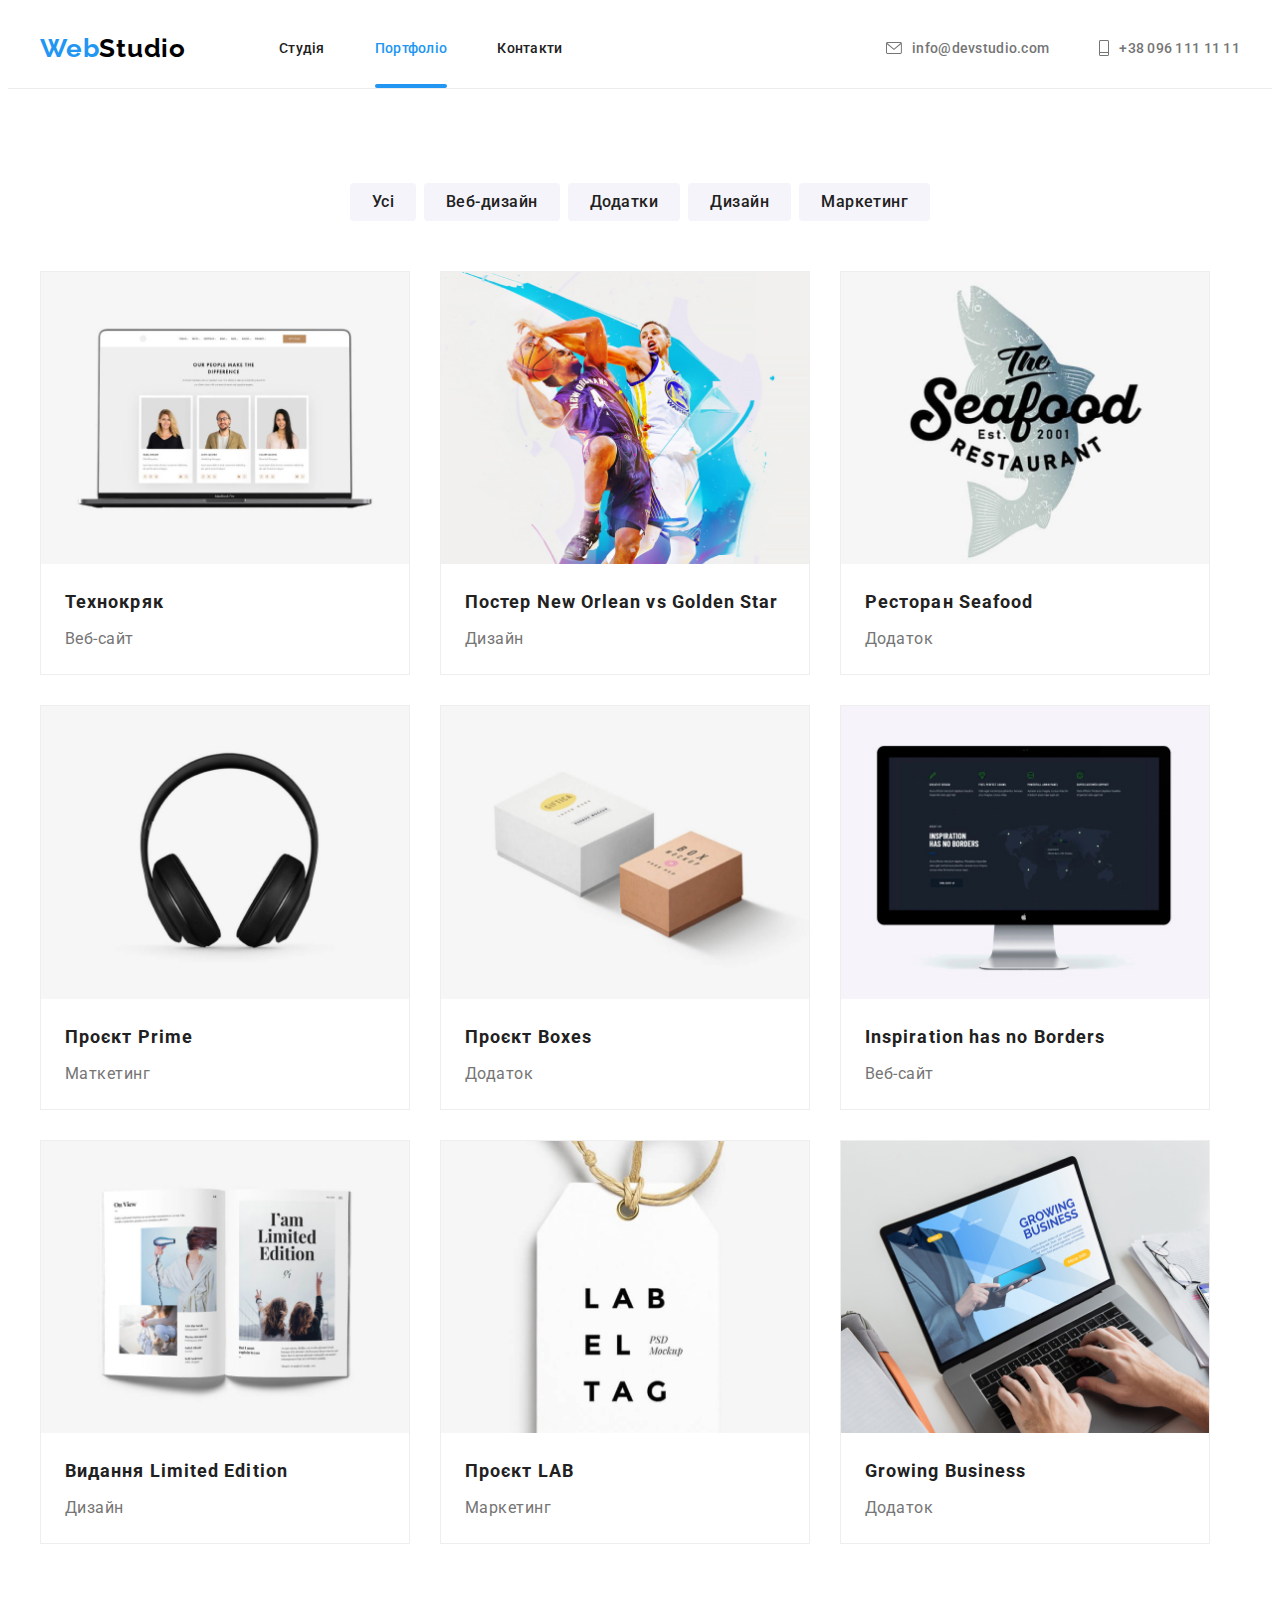
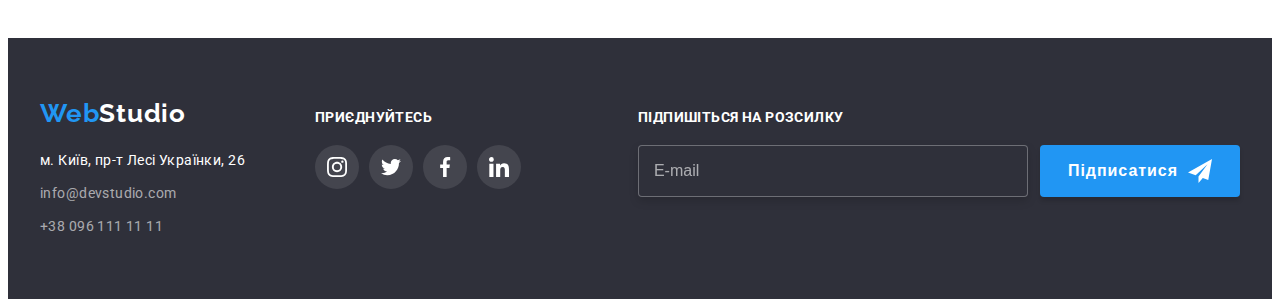
==== portfolio.html @ 633df668 "Initial commit" ====
<!DOCTYPE html>
<html lang="en">
  <head>
    <meta charset="UTF-8" />
    <meta http-equiv="X-UA-Compatible" content="IE=edge" />
    <meta name="viewport" content="width=device-width, initial-scale=1.0" />
    <title>Portfolio</title>
    <!-- fonts -->
    <link rel="preconnect" href="https://fonts.googleapis.com" />
    <link rel="preconnect" href="https://fonts.gstatic.com" crossorigin />
    <link
      href="https://fonts.googleapis.com/css2?family=Raleway:wght@700&family=Roboto:wght@400;500;700;900&display=swap"
      rel="stylesheet"
    />
    <link
      rel="stylesheet"
      href="https://cdnjs.cloudflare.com/ajax/libs/modern-normalize/1.1.0/modern-normalize.min.css"
      integrity="sha512-wpPYUAdjBVSE4KJnH1VR1HeZfpl1ub8YT/NKx4PuQ5NmX2tKuGu6U/JRp5y+Y8XG2tV+wKQpNHVUX03MfMFn9Q=="
      crossorigin="anonymous"
      referrerpolicy="no-referrer"
    />
    <link rel="stylesheet" href="./css/styles.css" />
    <meta name="Ефективні рішення для вашого бізнесу" content="Створення сайтів на замовлення" />
  </head>
  <body>
    <header class="header">
      <div class="container">
        <a class="logo-link link" href="./index.html">Web<span class="logo-deko">Studio</span></a>
        <nav class="nav">
          <ul class="nav-list list">
            <li class="nav-item"><a class="nav-link link" href="./index.html">Студія</a></li>
            <li class="nav-item"
              ><a class="nav-link link activ-page" href="./portfolio.html">Портфоліо</a></li
            >
            <li class="nav-item"><a class="nav-link link" href="">Контакти</a></li>
          </ul>
        </nav>
        <ul class="contacts-list list">
          <li class="contacts-mail">
            <a class="contacts-link link" href="mailto:info@devstudio.com">
              <svg class="contacts-icon" width="16" height="12">
                <use href="./imeges/icons.svg#konvert"></use>
              </svg>
              info@devstudio.com</a
            ></li
          >
          <li class="contacts-tel"
            ><a class="contacts-link link" href="tel:+380961111111">
              <svg class="contacts-icon" width="10" height="16">
                <use href="./imeges/icons.svg#phone"></use></svg
              >+38 096 111 11 11</a
            ></li
          >
        </ul>
      </div>
      <!--top-line-->
    </header>
    <!-- portfolio -->
    <main>
      <section class="section">
        <div class="container">
          <h1 class="visually-hidden">Портфоліо</h1>
          <!-- filters -->
          <ul class="filter-btns list">
            <li> <button class="filter-btn" type="button">Усі</button></li>
            <li> <button class="filter-btn" type="button">Веб-дизайн</button></li>
            <li> <button class="filter-btn" type="button">Додатки</button></li>
            <li> <button class="filter-btn" type="button">Дизайн</button></li>
            <li> <button class="filter-btn" type="button">Маркетинг</button></li>
          </ul>
          <!-- projects -->

          <ul class="project-list list">
            <li class="project-item">
              <a class="project-link link" href="">
                <div class="project-thumb"
                  ><img
                    class="project-img"
                    width="370"
                    height="294"
                    src="./imeges/portfolio/img1.jpg"
                    alt="Сторінка Технокряку на екрані ноутбука "
                  />
                  <p class="thumb-txt"
                    >Ресурс пропонує комплексні пропозиції з різним рівнем функціоналу та сервісів.
                    Все це дозволить відвідувачу отримати вичерпні відомості про компанію чи
                    приватну особу.</p
                  >
                </div>
                <div class="project-discripnion"
                  ><h2 class="project-title">Технокряк</h2><p class="project-txt">Веб-сайт</p></div
                ></a
              >
            </li>
            <li class="project-item">
              <a class="project-link link" href="">
                <div class="project-thumb"
                  ><img
                    class="project-img"
                    width="370"
                    height="294"
                    src="./imeges/portfolio/img2.jpg"
                    alt="Баскетбольний ігровий епізод"
                  />
                  <p class="thumb-txt"
                    >Lorem ipsum dolor sit amet consectetur adipisicing elit. Corrupti non sunt,
                    molestias itaque minima aperiam consequuntur! Possimus voluptatem, quisquam
                    ullam quae adipisci, vero beatae, consectetur nisi maiores fugit exercitationem
                    placeat?.</p
                  ></div
                >

                <div class="project-discripnion"
                  ><h2 class="project-title">Постер New Orlean vs Golden Star</h2
                  ><p class="project-txt">Дизайн</p></div
                ></a
              >
            </li>
            <li class="project-item">
              <a class="project-link link" href="">
                <div class="project-thumb"
                  ><img
                    class="project-img"
                    width="370"
                    height="294"
                    src="./imeges/portfolio/img3.jpg"
                    alt="Логотип ресторану"
                  /><p class="thumb-txt"
                    >Lorem ipsum dolor sit amet consectetur adipisicing elit. Quia nisi recusandae
                    odit exercitationem porro, nam magni repudiandae cumque vero ad consequuntur
                    consectetur repellendus modi provident numquam facilis corporis nostrum
                    perferendis laborum in, fuga voluptatibus! Quisquam laboriosam magni mollitia
                    quos debitis!.</p
                  >
                </div>
                <div class="project-discripnion"
                  ><h2 class="project-title">Ресторан Seafood</h2
                  ><p class="project-txt">Додаток</p></div
                ></a
              >
            </li>
            <li class="project-item">
              <a class="project-link link" href=""
                ><div class="project-thumb"
                  ><img
                    class="project-img"
                    width="370"
                    height="294"
                    src="./imeges/portfolio/img4.jpg"
                    alt="Навушники"
                  />
                  <p class="thumb-txt"
                    >Lorem ipsum dolor sit amet consectetur adipisicing elit. Nisi voluptate culpa
                    consequatur maiores nostrum nobis aspernatur repellat laboriosam molestias
                    debitis soluta rerum architecto, cum sequi, excepturi nulla enim odio neque.</p
                  ></div
                >
                <div class="project-discripnion"
                  ><h2 class="project-title">Проєкт Prime</h2>
                  <p class="project-txt">Маткетинг</p></div
                ></a
              >
            </li>
            <li class="project-item">
              <a class="project-link link" href="">
                <div class="project-thumb"
                  ><img
                    class="project-img"
                    width="370"
                    height="294"
                    src="./imeges/portfolio/img5.jpg"
                    alt="Гарні коробочки"
                  />
                  <p class="thumb-txt"
                    >Lorem ipsum dolor sit amet consectetur adipisicing elit. Nihil, unde
                    exercitationem! Molestiae consectetur veritatis adipisci, sapiente incidunt
                    tempore facilis reprehenderit!</p
                  ></div
                >

                <div class="project-discripnion"
                  ><h2 class="project-title">Проєкт Boxes</h2>
                  <p class="project-txt">Додаток</p></div
                >
              </a>
            </li>
            <li class="project-item">
              <a class="project-link link" href=""
                ><div class="project-thumb"
                  ><img
                    class="project-img"
                    width="370"
                    height="294"
                    src="./imeges/portfolio/img6.jpg"
                    alt="Монітор із зораженням мапи світу"
                  />
                  <p class="thumb-txt"
                    >Lorem ipsum dolor sit amet consectetur adipisicing elit. Quaerat possimus quod
                    reprehenderit ab id, corrupti qui minus laudantium totam? Voluptates quos et
                    odit iure magni omnis quidem, repellendus animi explicabo!</p
                  ></div
                ><div class="project-discripnion"
                  ><h2 class="project-title">Inspiration has no Borders</h2
                  ><p class="project-txt">Веб-сайт</p></div
                ></a
              >
            </li>
            <li class="project-item">
              <a class="project-link link" href="">
                <div class="project-thumb"
                  ><img
                    class="project-img"
                    width="370"
                    height="294"
                    src="./imeges/portfolio/img7.jpg"
                    alt="Розгорнутий глянцевий часопис"
                  />
                  <p class="thumb-txt"
                    >Lorem ipsum, dolor sit amet consectetur adipisicing elit. Non omnis ut incidunt
                    esse quidem temporibus ipsam, repellendus deserunt obcaecati rerum nobis
                    delectus est debitis voluptatem. Consequuntur nihil beatae autem fugit.</p
                  ></div
                >
                <div class="project-discripnion"
                  ><h2 class="project-title">Видання Limited Edition</h2>
                  <p class="project-txt">Дизайн</p></div
                ></a
              >
            </li>
            <li class="project-item">
              <a class="project-link link" href="">
                <div class="project-thumb"
                  ><img
                    class="project-img"
                    width="370"
                    height="294"
                    src="./imeges/portfolio/img8.jpg"
                    alt="Крафтова бірка з написом"
                  />
                  <p class="thumb-txt"
                    >Lorem ipsum dolor sit amet consectetur adipisicing elit. Vel neque minus
                    recusandae vitae natus sit unde explicabo, molestias consequuntur iure
                    consectetur ut. Adipisci facere nihil illo dicta exercitationem repudiandae
                    saepe.
                  </p></div
                >
                <div class="project-discripnion"
                  ><h2 class="project-title">Проєкт LAB</h2
                  ><p class="project-txt">Маркетинг</p></div
                ></a
              >
            </li>
            <li class="project-item">
              <a class="project-link link" href="">
                <div class="project-thumb"
                  ><img
                    class="project-img"
                    width="370"
                    height="294"
                    src="./imeges/portfolio/img9.jpg"
                    alt="робота на ноубуці"
                  />
                  <p class="thumb-txt"
                    >Lorem ipsum, dolor sit amet consectetur adipisicing elit. Non dignissimos quae
                    quo commodi consequatur at quisquam beatae eos, odit corrupti consectetur
                    molestias reiciendis error distinctio laudantium quibusdam placeat quos
                    nesciunt?</p
                  ></div
                ><div class="project-discripnion"
                  ><h2 class="project-title">Growing Business</h2
                  ><p class="project-txt">Додаток</p></div
                ></a
              >
            </li>
          </ul>
        </div>
      </section>
    </main>

    <footer class="footer">
      <div class="container flex">
        <div>
          <a class="logo-link link" href="./index.html"
            >Web<span class="logo-deko-white">Studio</span></a
          >
          <address class="address">
            <ul class="address-list list">
              <li class="address-item">
                <a
                  class="address-link link"
                  target="_blank"
                  rel="noopener nofollow"
                  href="https://www.google.com/maps/d/viewer?mid=10uSM3H-mIU3GznYo2szRIEphczw&hl=en_US&ll=50.42732700000001%2C30.538092&z=17"
                  >м. Київ, пр-т Лесі Українки, 26</a
                >
              </li>
              <li class="address-item"
                ><a class="mail-link link" href="mailto:info@devstudio.com"
                  >info@devstudio.com</a
                ></li
              >
              <li class="address-item"
                ><a class="tel-link link" href="tel:+380961111111">+38 096 111 11 11</a></li
              >
            </ul>
          </address>
        </div>
        <div class="join">
          <h2 class="join-title">приєднуйтесь</h2>
          <ul class="socials list">
            <li class="socials-item">
              <a
                class="socials-link link"
                href="https://www.instagram.com"
                target="_blank"
                rel="noopener noreferrer"
                aria-label="instagram"
              >
                <svg class="address-icon" width="20" height="20">
                  <use href="./imeges/icons.svg#instagram1"></use></svg></a
            ></li>
            <li class="socials-item">
              <a
                class="socials-link link"
                href="https://twitter.com"
                target="_blank"
                rel="noopener noreferrer"
                aria-label="twitter"
              >
                <svg class="address-icon" width="20" height="20">
                  <use href="./imeges/icons.svg#twitter2"></use></svg></a
            ></li>
            <li class="socials-item">
              <a
                class="socials-link link"
                href="https://m.facebook.com"
                target="_blank"
                rel="noopener noreferrer"
                aria-label="facebook"
              >
                <svg class="address-icon" width="20" height="20">
                  <use href="./imeges/icons.svg#facebook3"></use></svg></a
            ></li>
            <li class="socials-item">
              <a
                class="socials-link link"
                href="https://ua.linkedin.com"
                target="_blank"
                rel="noopener noreferrer"
                aria-label="linkedin"
              >
                <svg class="address-icon" width="20" height="20">
                  <use href="./imeges/icons.svg#linkedin4"></use></svg></a
            ></li>
          </ul>
        </div>
        <form class="sign-up">
          <label class="sign-up-name" for="Sign-up">Підпишіться на розсилку</label>
          <div class="sign-up-block">
            <input
              class="sign-up-input"
              type="emeil"
              id="sign-up"
              name="sign-up"
              placeholder="E-mail"
              required
            />
            <button class="sign-up-btn" type="submit"
              >Підписатися
              <svg class="sign-up-icon" width="24" height="24">
                <use href="./imeges/icons.svg#send"></use></svg
            ></button>
          </div>
        </form>
      </div>
    </footer>
  </body>
</html>
---- css/styles.css ----
:root {
  --main-font: Roboto, sans-serif;
  --secondary-font: Raleway, sans-serif;
  --primery-bgn: #f5f5f5;
  --secondary-bgn: #f5f4fa;
  --aсcent-bgn: #2f303a;
  --accent-color: #2196f3;
  --main-font-color: #757575;
  --secondary-font-color: #212121;
  --accent-font-color: #ffffff;
  --icon-color: rgb(175, 177, 184);
  --t-t-f: cubic-bezier(0.4, 0, 0.2, 1);
}
h1,
h2,
h3,
h4,
h5,
h6,
p {
  margin: 0px;
}

img {
  display: block;
  max-width: 100%;
  height: auto;
}

address {
  font-style: normal;
}
button {
  display: block;
  cursor: pointer;
  border: none;
  border-radius: 4px;
}
.section {
  padding-top: 94px;
  padding-bottom: 94px;
}
.container {
  width: 1200px;
  margin-left: auto;
  margin-right: auto;
  padding-left: 15px;
  padding-right: 15px;
}
.list {
  list-style: none;
  padding-left: 0px;
  margin: 0px;
}
.link {
  text-decoration: none;
  color: inherit;
}

body {
  font-family: var(--main-font);
  font-size: 14px;
  background-color: #ffffff;
  letter-spacing: 0.03em;
  color: var(--main-font-color);
}

/* -------------header-------------------- */
.header {
  border-bottom: 1px solid #ececec;
}
.header .container {
  display: flex;
  align-items: center;
}
.logo-link {
  font-family: 'Raleway';
  font-style: normal;
  font-weight: 700;
  font-size: 26px;
  line-height: calc(31 / 26);
  letter-spacing: 0.03em;
  color: var(--accent-color);
}

.logo-deko {
  color: black;
}
.nav {
  margin-left: 93px;
}
.nav-list,
.contacts-list {
  display: flex;
  gap: 50px;
}

.nav-link {
  display: block;
  padding-top: 32px;
  padding-bottom: 32px;

  font-weight: 500;
  line-height: calc(16 / 14);
  letter-spacing: 0.02em;
  color: var(--secondary-font-color);

  transition-property: color;
  transition-duration: 250ms;
  transition-timing-function: var(--t-t-f);
  position: relative;
}
.nav-link:hover,
.nav-link:focus {
  color: var(--accent-color);
}
.activ-page::after {
  content: '';
  display: block;
  width: 100%;
  height: 4px;
  border-radius: 2px;
  background-color: var(--accent-color);
  position: absolute;
  bottom: 0px;
}
.activ-page {
  color: var(--accent-color);
}

.contacts-list {
  margin-left: auto;
}
.contacts-link {
  display: flex;
  align-items: center;
  gap: 10px;
}

.contacts-link {
  font-weight: 500;
  line-height: calc(16 / 14);
  letter-spacing: 0.02em;

  transition-property: color;
  transition-duration: 250ms;
  transition-timing-function: var(--t-t-f);
}

.contacts-link:hover,
.contacts-link:focus {
  color: var(--accent-color);
}
.contacts-icon {
  fill: currentColor;
}

/*--------------- hero---------------------- */
.hero {
  max-width: 1600px;
  height: 600px;
  background: var(--aсcent-bgn);
  text-align: center;
  padding: 200px 0px;
  background-image: linear-gradient(to right, rgba(47, 48, 58, 0.4), rgba(47, 48, 58, 0.4)),
    url(../imeges/bgr-hero.jpg);
  background-repeat: no-repeat;
  background-position: center;
  background-size: cover;
  margin-left: auto;
  margin-right: auto;
}

.hero-title {
  font-weight: 900;
  font-size: 44px;
  line-height: calc(60 / 44);
  letter-spacing: 0.06em;
  text-transform: uppercase;
  color: var(--accent-font-color);
  padding-bottom: 0px;
  margin: 0px auto 30px;
  width: 696px;
}
.hero-button {
  cursor: pointer;
  font-weight: 700;
  font-size: 16px;
  line-height: calc(30 / 16);
  letter-spacing: 0.06em;
  color: var(--accent-font-color);
  background-color: var(--accent-color);
  padding: 10px 32px;

  box-shadow: 0px 4px 4px rgba(0, 0, 0, 0.15);
  margin-left: auto;
  margin-right: auto;
  border: none;
}
/*----------------------------- features----------------------- */

.visually-hidden {
  position: absolute;
  width: 1px;
  height: 1px;
  margin: -1px;
  border: 0;
  padding: 0;

  white-space: nowrap;
  clip-path: inset(100%);
  clip: rect(0 0 0 0);
  overflow: hidden;
}
.features {
  padding-bottom: 0px;
}
.features-list {
  display: flex;
  gap: 30px;
}

.features-item {
  width: 270px;

  display: block;
}
.features-bgn {
  width: 270px;
  height: 120px;
  background-color: var(--secondary-bgn);
  display: flex;
  align-items: center;
  justify-content: center;
  margin-bottom: 30px;
}
.features-icon {
  width: 70px;
  height: 70px;
}
.features-title {
  font-weight: 700;
  font-size: 14px;
  line-height: calc(16 / 14);
  letter-spacing: 0.03em;
  text-transform: uppercase;
  color: var(--secondary-font-color);
  margin-top: 0px;
  margin-bottom: 10px;
}
.features-txt {
  line-height: calc(24 / 14);
  color: var(--main-font-color);
  margin-bottom: 0px;
  margin-top: 0px;
}
/* -----------------------our-work--------------------------- */

.work-list {
  margin-top: 0px;
  margin-bottom: 0px;
  padding-left: 0px;

  display: flex;
  gap: 30px;
}
.work-item {
  position: relative;
}
.work-img {
  display: block;
}

.work-txt {
  height: 70px;

  color: var(--accent-font-color);
  font-weight: 700;
  line-height: calc(16 / 14);
  text-transform: uppercase;
  position: absolute;
  bottom: 0px;
  width: 100%;
  background-color: rgba(47, 48, 58, 0.8);

  display: flex;
  align-items: center;
  justify-content: center;
}
/*------------------------- team------------------------------ */
.team {
  background: var(--secondary-bgn);
}
.work-title,
.team-title {
  font-weight: 700;
  font-size: 36px;
  line-height: calc(42 / 36);
  text-align: center;
  letter-spacing: 0.03em;
  color: var(--secondary-font-color);
  margin-bottom: 50px;
  margin-top: 0px;
}
.team-list {
  display: flex;
  gap: 30px;
  margin-top: 0px;
  margin-bottom: 0px;
  padding-left: 0px;
}

.team-item {
  width: 270px;
  background-color: var(--accent-font-color);
  box-shadow: 0px 1px 3px rgba(0, 0, 0, 0.12), 0px 1px 1px rgba(0, 0, 0, 0.14),
    0px 2px 1px rgba(0, 0, 0, 0.2);
  border-radius: 0px 0px 4px 4px;
}

.team-discription {
  text-align: center;
  padding-top: 30px;
  padding-bottom: 30px;
}
.team-mate,
.team-position {
  font-size: 16px;
  line-height: calc(19 / 16);
}
.team-mate {
  font-weight: 500;
  color: var(--secondary-font-color);
  margin-top: 0px;
  margin-bottom: 10px;
  margin-right: 0px;
}
.team-position {
  margin-bottom: 16px;
}
.socials {
  display: flex;
  justify-content: center;

  gap: 10px;
}
.socials-link {
  width: 44px;
  height: 44px;
  display: flex;
  align-items: center;
  justify-content: center;
  border-radius: 50%;
  color: var(--icon-color);

  transition-property: color, background-color;
  transition-duration: 250ms;
  transition-timing-function: var(--t-t-f);
}
.socials-icon {
  fill: currentColor;
}
.socials-link:hover,
.socials-link:focus {
  background-color: var(--accent-color);
  color: var(--accent-font-color);
}

/* ----------------------clients------------------------------ */
.clients-title {
  font-weight: 700;
  font-size: 36px;
  line-height: 42px;
  text-align: center;
  color: var(--secondary-font-color);
  margin-bottom: 50px;
}

.clients-list {
  display: flex;
  gap: 30px;
}
.clients-link {
  width: 170px;
  height: 92px;
  display: flex;
  align-items: center;
  justify-content: center;
  border: 1px solid #afb1b8;
  border-radius: 4px;
  color: var(--icon-color);

  transition-property: color, border;
  transition-duration: 250ms;
  transition-timing-function: var(--t-t-f);
}
.clients-icon {
  fill: currentColor;
}
.clients-link:hover,
.clients-link:focus {
  border: 1px solid var(--accent-color);
  color: var(--accent-color);
}

/* ------------------------footer--------------------------- */
.footer {
  background: var(--aсcent-bgn);
  padding-top: 60px;
  padding-bottom: 60px;
}
.flex {
  display: flex;
  align-items: baseline;
}
.logo-deko-white {
  color: var(--accent-font-color);
}
.address-list {
  margin-top: 20px;
}

.address-item:not(:last-child) {
  margin-bottom: 9px;
}

.mail-link,
.tel-link,
.address-link {
  font-style: normal;
  line-height: 1.71;
}
.address-link {
  color: var(--accent-font-color);

  transition-property: color;
  transition-duration: 250ms;
  transition-timing-function: var(--t-t-f);
}
.mail-link,
.tel-link {
  color: rgba(255, 255, 255, 0.6);

  transition-property: color;
  transition-duration: 250ms;
  transition-timing-function: var(--t-t-f);
}
.address-link:hover,
.address-link:focus,
.mail-link:hover,
.mail-link:focus,
.tel-link:hover,
.tel-link:focus {
  color: var(--accent-color);
}
.join {
  margin-left: 70px;
}
.join-title {
  font-weight: 700;
  font-size: 14px;
  line-height: calc(16 / 14);
  letter-spacing: 0.03em;
  text-transform: uppercase;
  color: var(--accent-font-color);

  margin-bottom: 20px;
}

.join .socials-link {
  background-color: rgba(255, 255, 255, 0.1);
}
.join .socials-link:hover,
.join .socials-link:focus {
  background-color: var(--accent-color);
}
.address-icon {
  fill: var(--accent-font-color);
}

.sign-up {
  display: flex;
  flex-direction: column;
  margin-left: auto;
}
.sign-up-name {
  font-weight: 700;
  text-transform: uppercase;
  color: var(--accent-font-color);
  line-height: calc(16 / 14);
  margin-bottom: 20px;
}
.sign-up-block {
  display: flex;
}

.sign-up-input {
  width: 358px;
  padding: 15px;

  font-size: 16px;
  line-height: 20px;

  background-color: var(--aсcent-bgn);
  color: rgba(255, 255, 255, 0.6);

  border: 1px solid rgba(255, 255, 255, 0.3);
  filter: drop-shadow(0px 4px 4px rgba(0, 0, 0, 0.15));
  border-radius: 4px;
}
.sign-up-input::placeholder {
  color: rgba(255, 255, 255, 0.6);
}
.sign-up-btn {
  display: flex;
  align-items: center;
  gap: 10px;
  margin-left: 12px;
  margin-right: 0px;
  cursor: pointer;
  font-weight: 700;
  font-size: 16px;
  line-height: calc(30 / 16);
  letter-spacing: 0.06em;
  color: var(--accent-font-color);
  background-color: var(--accent-color);
  padding: 10px 28px;

  box-shadow: 0px 4px 4px rgba(0, 0, 0, 0.15);

  border: none;
}

/* ---------------------------portfolio---------------------------------- */

.filter-btns {
  padding-left: 0px;

  margin-top: 0px;
  margin-bottom: 0px;
  display: flex;
  justify-content: center;
  gap: 8px;
}

.filter-btn {
  cursor: pointer;
  font-weight: 500;
  font-size: 16px;
  line-height: calc(26 / 16);
  text-align: center;
  color: var(--secondary-font-color);
  font-family: inherit;
  letter-spacing: 0.03em;
  background-color: var(--secondary-bgn);
  padding: 6px 22px;
  border: none;

  transition-property: color, background-color, box-shadow;
  transition-duration: 250ms;
  transition-timing-function: var(--t-t-f);
}
.filter-btn:hover,
.filter-btn:focus {
  color: var(--accent-font-color);
  background-color: var(--accent-color);
  box-shadow: 0px 3px 1px rgba(0, 0, 0, 0.1), 0px 1px 2px rgba(0, 0, 0, 0.08),
    0px 2px 2px rgba(0, 0, 0, 0.12);
}
.project-link {
  display: block;
  border: 1px solid #eeeeee;

  transition-property: box-shadow;
  transition-duration: 250ms;
  transition-timing-function: var(--t-t-f);
}
.project-list {
  padding-left: 0px;
  margin-top: 50px;
  margin-bottom: 0px;
  display: flex;
  flex-wrap: wrap;
  gap: 30px;
}

.project-item {
  width: 370px;
}
.project-link:hover,
.project-link:focus {
  box-shadow: 0px 1px 1px rgba(0, 0, 0, 0.12), 0px 4px 4px rgba(0, 0, 0, 0.06),
    1px 4px 6px rgba(0, 0, 0, 0.16);
}
.project-thumb {
  position: relative;

  overflow: hidden;
}

.thumb-txt {
  position: absolute;
  top: 0;
  left: 0%;
  padding: 63px 24px;
  font-weight: 400;
  font-size: 18px;
  line-height: calc(28 / 18);
  color: var(--accent-font-color);
  background-color: rgba(33, 150, 243, 0.9);

  transform: translateY(100%);

  transition-property: transform;
  transition-duration: 250ms;
  transition-timing-function: var(--t-t-f);
}

.project-link:hover .thumb-txt,
.project-link:focus .thumb-txt {
  transform: translateY(0%);
}

.project-discripnion {
  padding-top: 20px;
  padding-bottom: 20px;
  padding-left: 24px;
  padding-right: 24px;
}
.project-title {
  font-weight: 700;
  font-size: 18px;
  line-height: calc(36 / 18);
  letter-spacing: 0.06em;
  color: var(--secondary-font-color);
  margin-top: 0px;
  margin-bottom: 0px;
}
.project-txt {
  font-size: 16px;
  line-height: calc(30 / 16);
  margin-bottom: 0px;
  margin-top: 4px;
  letter-spacing: 0.03em;
}
/* -----------------modal-window--------------------- */
.backdrop {
  position: fixed;
  top: 0;
  left: 0;
  width: 100%;
  height: 100%;
  background-color: rgba(0, 0, 0, 0.2);
  opacity: 1;
  scale: 1;
  visibility: 1;

  transition-property: opacity, scale, visibility;
  transition-duration: 250ms;
  transition-timing-function: var(--t-t-f);
}

.backdrop.is-hidden {
  opacity: 0;
  scale: 0.5;
  pointer-events: none;
  visibility: hidden;
}
.modal {
  position: absolute;
  top: 50%;
  left: 50%;
  transform: translate(-50%, -50%);

  padding: 40px;

  width: 528px;

  background-color: var(--accent-font-color);
  box-shadow: 0px 1px 3px rgba(0, 0, 0, 0.12), 0px 1px 1px rgba(0, 0, 0, 0.14),
    0px 2px 1px rgba(0, 0, 0, 0.2);
  border-radius: 4px;
}

.modal-btn {
  width: 30px;
  height: 30px;
  border-radius: 50%;
  cursor: pointer;
  border: solid 1px rgba(0, 0, 0, 0.1);

  display: flex;
  justify-content: center;
  align-items: center;

  position: absolute;
  top: 8px;
  right: 8px;
  color: rgb(0, 0, 0);
  background-color: var(--accent-font-color);

  transition-property: color;
  transition-duration: 250ms;
  transition-timing-function: var(--t-t-f);
}
.modal-btn-icon {
  fill: currentColor;
}

.modal-btn:hover,
.modal-btn:focus {
  color: var(--accent-color);
}
.modal-title {
  margin-bottom: 12px;

  font-weight: 700;
  font-size: 20px;

  text-align: center;
  letter-spacing: 0.03em;

  color: #212121;
}

.form-field {
  color: #212121;

  display: flex;
  flex-direction: column;
  margin-bottom: 10px;

  position: relative;
}
.form-field-txt {
  display: flex;
  flex-direction: column;
  margin-bottom: 20px;

  position: relative;
}
.form-name {
  font-size: 12px;
  line-height: calc(14 / 12);
  letter-spacing: 0.01em;

  margin-bottom: 4px;
}
.form-input {
  height: 40px;
  border: 1px solid rgba(33, 33, 33, 0.2);
  border-radius: 4px;
  padding: 0px 0px 0px 42px;
  outline: 0px;

  transition-property: border-color;
  transition-duration: 250ms;
  transition-timing-function: var(--t-t-f);
}

.form-icon {
  position: absolute;
  left: 12px;
  bottom: 11px;
  fill: currentColor;

  transition-property: color;
  transition-duration: 250ms;
  transition-timing-function: var(--t-t-f);
}
.form-input:focus + .form-icon {
  color: var(--accent-color);
}
.form-input:focus {
  border-color: #2196f3;
}
.form-input-txt {
  resize: none;
  height: 120px;
  padding: 12px 16px;
  border: 1px solid rgba(33, 33, 33, 0.2);
  border-radius: 4px;

  outline: 0px;

  transition-property: border-color;
  transition-duration: 250ms;
  transition-timing-function: var(--t-t-f);
}

.form-input-txt:focus {
  border-color: #2196f3;
}

.agree-title {
  display: inline-block;
  margin-bottom: 30px;
}

.agree {
  display: flex;
  gap: 10px;
  justify-content: center;
}

.icon-checked {
  opacity: 0;

  transition-property: opacity;
  transition-duration: 250ms;
  transition-timing-function: var(--t-t-f);
}

.icon-unchecked {
  opacity: 1;

  transition-property: opacity;
  transition-duration: 250ms;
  transition-timing-function: var(--t-t-f);
}

.checkbox-agree:checked + .contacts-icon > .icon-unchecked {
  opacity: 0;
}

.checkbox-agree:checked + .contacts-icon > .icon-checked {
  opacity: 1;
}

.contract {
  color: var(--accent-color);
}

.submit-btn {
  cursor: pointer;
  font-weight: 700;
  font-size: 16px;
  line-height: calc(30 / 16);
  letter-spacing: 0.06em;
  color: var(--accent-font-color);
  background-color: var(--accent-color);
  padding: 10px 52px;

  box-shadow: 0px 4px 4px rgba(0, 0, 0, 0.15);
  margin-left: auto;
  margin-right: auto;
  border: none;
}
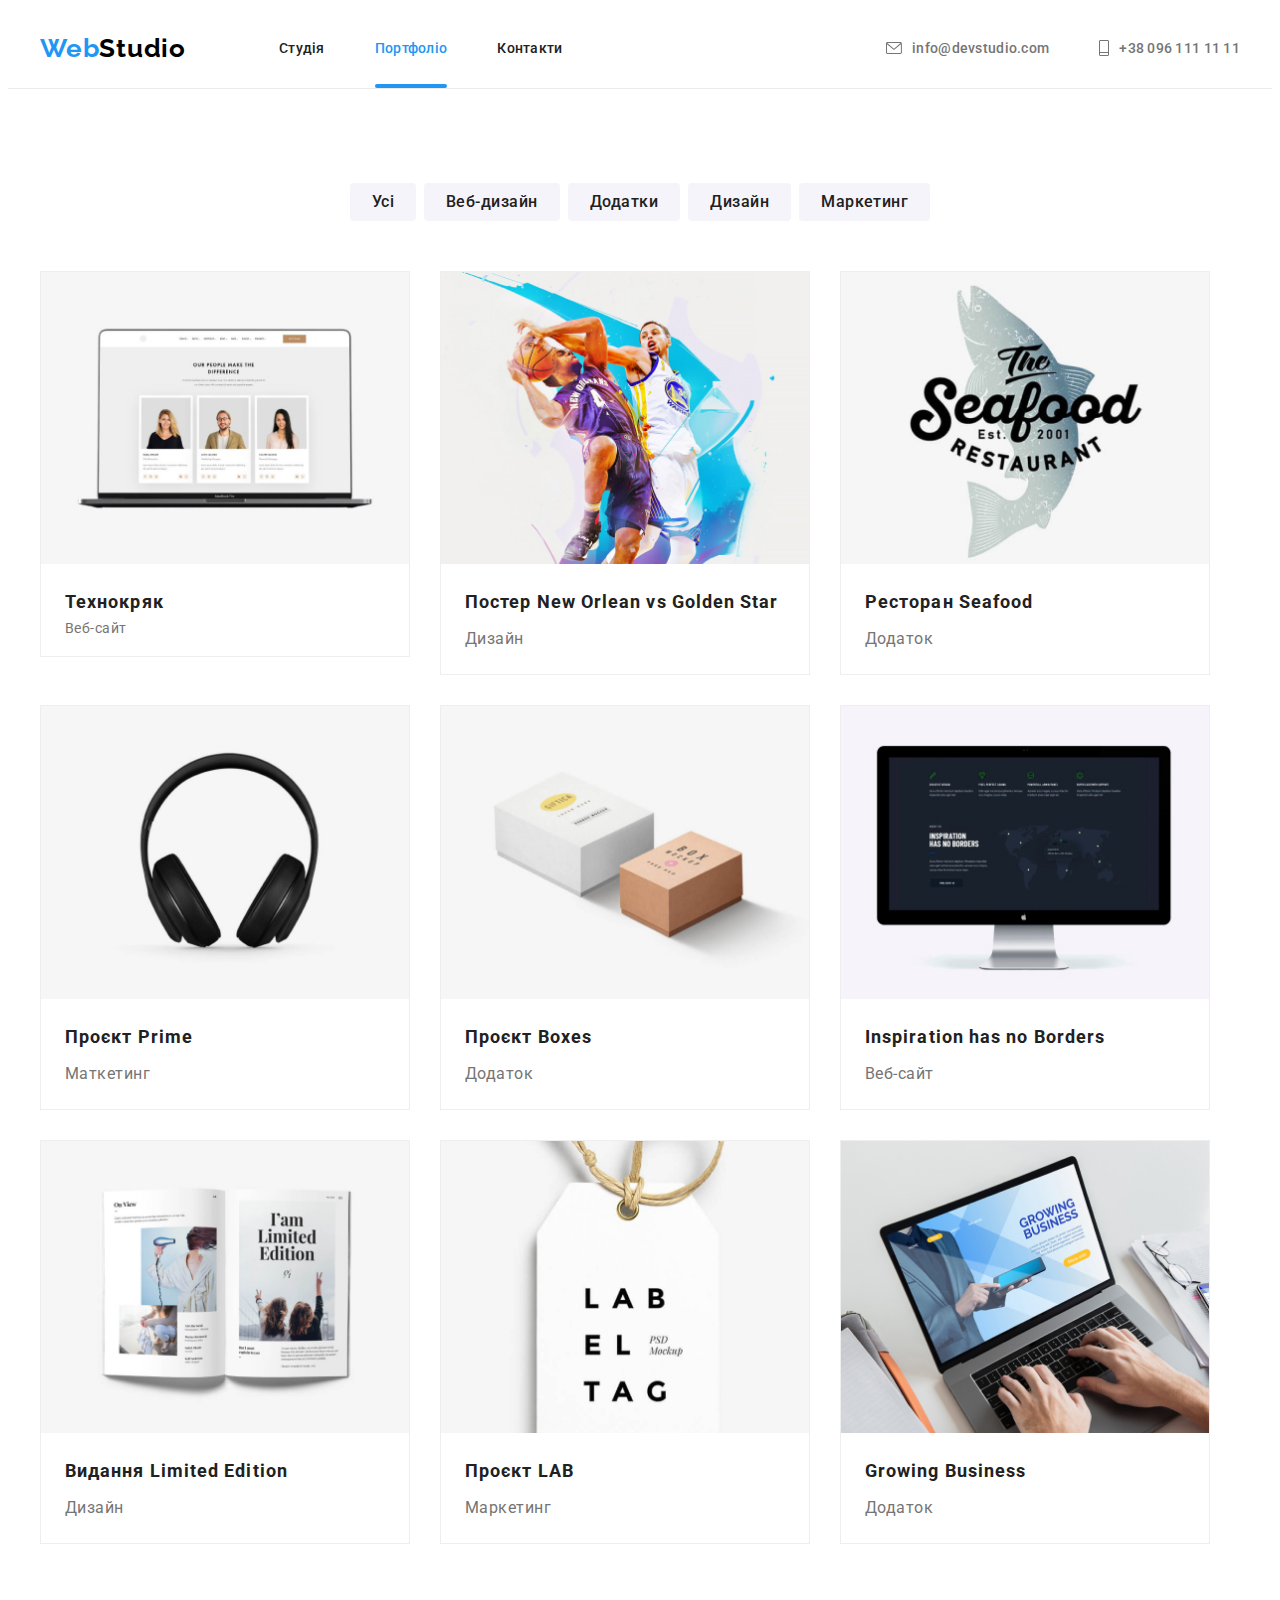
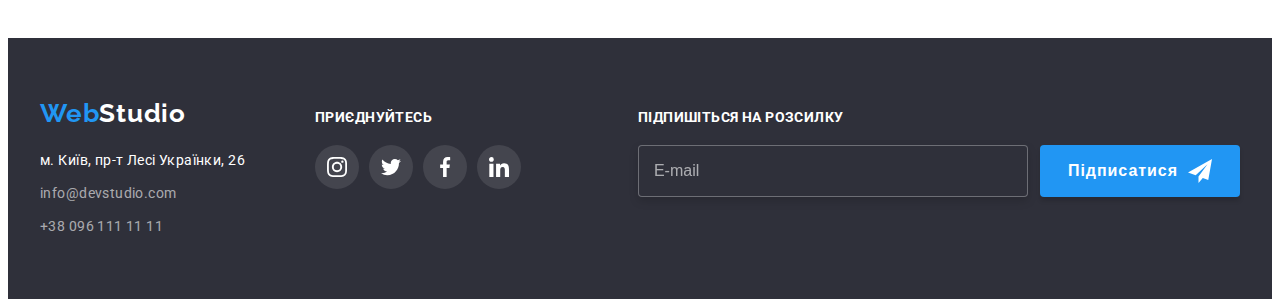
==== commit 46a692b9: "add-BEM-to -all" ====
--- a/portfolio.html
+++ b/portfolio.html
@@ -25,28 +25,30 @@
   <body>
     <header class="header">
       <div class="container">
-        <a class="logo-link link" href="./index.html">Web<span class="logo-deko">Studio</span></a>
+        <a class="logo__link link" href="./index.html"
+          >Web<span class="logo__deko--black">Studio</span></a
+        >
         <nav class="nav">
-          <ul class="nav-list list">
-            <li class="nav-item"><a class="nav-link link" href="./index.html">Студія</a></li>
-            <li class="nav-item"
-              ><a class="nav-link link activ-page" href="./portfolio.html">Портфоліо</a></li
+          <ul class="nav__list list">
+            <li class="nav__item"><a class="nav__link link" href="./index.html">Студія</a></li>
+            <li class="nav__item"
+              ><a class="nav__link link activ-page" href="./portfolio.html">Портфоліо</a></li
             >
-            <li class="nav-item"><a class="nav-link link" href="">Контакти</a></li>
+            <li class="nav__item"><a class="nav__link link" href="">Контакти</a></li>
           </ul>
         </nav>
-        <ul class="contacts-list list">
-          <li class="contacts-mail">
-            <a class="contacts-link link" href="mailto:info@devstudio.com">
-              <svg class="contacts-icon" width="16" height="12">
+        <ul class="header-contacts__list list">
+          <li class="header-contacts__mail">
+            <a class="header-contacts__link link" href="mailto:info@devstudio.com">
+              <svg class="header-contacts__icon" width="16" height="12">
                 <use href="./imeges/icons.svg#konvert"></use>
               </svg>
               info@devstudio.com</a
             ></li
           >
-          <li class="contacts-tel"
-            ><a class="contacts-link link" href="tel:+380961111111">
-              <svg class="contacts-icon" width="10" height="16">
+          <li class="header-contacts__tel"
+            ><a class="header-contacts__link link" href="tel:+380961111111">
+              <svg class="header-contacts__icon" width="10" height="16">
                 <use href="./imeges/icons.svg#phone"></use></svg
               >+38 096 111 11 11</a
             ></li
@@ -61,40 +63,40 @@
         <div class="container">
           <h1 class="visually-hidden">Портфоліо</h1>
           <!-- filters -->
-          <ul class="filter-btns list">
-            <li> <button class="filter-btn" type="button">Усі</button></li>
-            <li> <button class="filter-btn" type="button">Веб-дизайн</button></li>
-            <li> <button class="filter-btn" type="button">Додатки</button></li>
-            <li> <button class="filter-btn" type="button">Дизайн</button></li>
-            <li> <button class="filter-btn" type="button">Маркетинг</button></li>
+          <ul class="filter list">
+            <li> <button class="filter__btn" type="button">Усі</button></li>
+            <li> <button class="filter__btn" type="button">Веб-дизайн</button></li>
+            <li> <button class="filter__btn" type="button">Додатки</button></li>
+            <li> <button class="filter__btn" type="button">Дизайн</button></li>
+            <li> <button class="filter__btn" type="button">Маркетинг</button></li>
           </ul>
           <!-- projects -->
 
-          <ul class="project-list list">
-            <li class="project-item">
-              <a class="project-link link" href="">
-                <div class="project-thumb"
-                  ><img
-                    class="project-img"
+          <ul class="project__list list">
+            <li class="project__item">
+              <a class="project__link link" href="">
+                <div class="project__thumb"
+                  ><img
+                    class="project__img"
                     width="370"
                     height="294"
                     src="./imeges/portfolio/img1.jpg"
                     alt="Сторінка Технокряку на екрані ноутбука "
                   />
-                  <p class="thumb-txt"
+                  <p class="project__backdrop"
                     >Ресурс пропонує комплексні пропозиції з різним рівнем функціоналу та сервісів.
                     Все це дозволить відвідувачу отримати вичерпні відомості про компанію чи
                     приватну особу.</p
                   >
                 </div>
-                <div class="project-discripnion"
-                  ><h2 class="project-title">Технокряк</h2><p class="project-txt">Веб-сайт</p></div
-                ></a
-              >
-            </li>
-            <li class="project-item">
-              <a class="project-link link" href="">
-                <div class="project-thumb"
+                <div class="project__discripnion"
+                  ><h2 class="project__title">Технокряк</h2><p class="project-txt">Веб-сайт</p></div
+                ></a
+              >
+            </li>
+            <li class="project__item">
+              <a class="project__link link" href="">
+                <div class="project__thumb"
                   ><img
                     class="project-img"
                     width="370"
@@ -102,7 +104,7 @@
                     src="./imeges/portfolio/img2.jpg"
                     alt="Баскетбольний ігровий епізод"
                   />
-                  <p class="thumb-txt"
+                  <p class="project__backdrop"
                     >Lorem ipsum dolor sit amet consectetur adipisicing elit. Corrupti non sunt,
                     molestias itaque minima aperiam consequuntur! Possimus voluptatem, quisquam
                     ullam quae adipisci, vero beatae, consectetur nisi maiores fugit exercitationem
@@ -110,22 +112,22 @@
                   ></div
                 >
 
-                <div class="project-discripnion"
-                  ><h2 class="project-title">Постер New Orlean vs Golden Star</h2
-                  ><p class="project-txt">Дизайн</p></div
-                ></a
-              >
-            </li>
-            <li class="project-item">
-              <a class="project-link link" href="">
-                <div class="project-thumb"
-                  ><img
-                    class="project-img"
+                <div class="project__discripnion"
+                  ><h2 class="project__title">Постер New Orlean vs Golden Star</h2
+                  ><p class="project__txt">Дизайн</p></div
+                ></a
+              >
+            </li>
+            <li class="project__item">
+              <a class="project__link link" href="">
+                <div class="project__thumb"
+                  ><img
+                    class="project__img"
                     width="370"
                     height="294"
                     src="./imeges/portfolio/img3.jpg"
                     alt="Логотип ресторану"
-                  /><p class="thumb-txt"
+                  /><p class="project__backdrop"
                     >Lorem ipsum dolor sit amet consectetur adipisicing elit. Quia nisi recusandae
                     odit exercitationem porro, nam magni repudiandae cumque vero ad consequuntur
                     consectetur repellendus modi provident numquam facilis corporis nostrum
@@ -133,37 +135,37 @@
                     quos debitis!.</p
                   >
                 </div>
-                <div class="project-discripnion"
-                  ><h2 class="project-title">Ресторан Seafood</h2
-                  ><p class="project-txt">Додаток</p></div
-                ></a
-              >
-            </li>
-            <li class="project-item">
-              <a class="project-link link" href=""
-                ><div class="project-thumb"
-                  ><img
-                    class="project-img"
+                <div class="project__discripnion"
+                  ><h2 class="project__title">Ресторан Seafood</h2
+                  ><p class="project__txt">Додаток</p></div
+                ></a
+              >
+            </li>
+            <li class="project__item">
+              <a class="project__link link" href=""
+                ><div class="project__thumb"
+                  ><img
+                    class="project__img"
                     width="370"
                     height="294"
                     src="./imeges/portfolio/img4.jpg"
                     alt="Навушники"
                   />
-                  <p class="thumb-txt"
+                  <p class="project__backdrop"
                     >Lorem ipsum dolor sit amet consectetur adipisicing elit. Nisi voluptate culpa
                     consequatur maiores nostrum nobis aspernatur repellat laboriosam molestias
                     debitis soluta rerum architecto, cum sequi, excepturi nulla enim odio neque.</p
                   ></div
                 >
-                <div class="project-discripnion"
-                  ><h2 class="project-title">Проєкт Prime</h2>
-                  <p class="project-txt">Маткетинг</p></div
-                ></a
-              >
-            </li>
-            <li class="project-item">
-              <a class="project-link link" href="">
-                <div class="project-thumb"
+                <div class="project__discripnion"
+                  ><h2 class="project__title">Проєкт Prime</h2>
+                  <p class="project__txt">Маткетинг</p></div
+                ></a
+              >
+            </li>
+            <li class="project__item">
+              <a class="project__link link" href="">
+                <div class="project__thumb"
                   ><img
                     class="project-img"
                     width="370"
@@ -171,22 +173,22 @@
                     src="./imeges/portfolio/img5.jpg"
                     alt="Гарні коробочки"
                   />
-                  <p class="thumb-txt"
+                  <p class="project__backdrop"
                     >Lorem ipsum dolor sit amet consectetur adipisicing elit. Nihil, unde
                     exercitationem! Molestiae consectetur veritatis adipisci, sapiente incidunt
                     tempore facilis reprehenderit!</p
                   ></div
                 >
 
-                <div class="project-discripnion"
-                  ><h2 class="project-title">Проєкт Boxes</h2>
-                  <p class="project-txt">Додаток</p></div
+                <div class="project__discripnion"
+                  ><h2 class="project__title">Проєкт Boxes</h2>
+                  <p class="project__txt">Додаток</p></div
                 >
               </a>
             </li>
-            <li class="project-item">
-              <a class="project-link link" href=""
-                ><div class="project-thumb"
+            <li class="project__item">
+              <a class="project__link link" href=""
+                ><div class="project__thumb"
                   ><img
                     class="project-img"
                     width="370"
@@ -194,81 +196,81 @@
                     src="./imeges/portfolio/img6.jpg"
                     alt="Монітор із зораженням мапи світу"
                   />
-                  <p class="thumb-txt"
+                  <p class="project__backdrop"
                     >Lorem ipsum dolor sit amet consectetur adipisicing elit. Quaerat possimus quod
                     reprehenderit ab id, corrupti qui minus laudantium totam? Voluptates quos et
                     odit iure magni omnis quidem, repellendus animi explicabo!</p
                   ></div
-                ><div class="project-discripnion"
-                  ><h2 class="project-title">Inspiration has no Borders</h2
-                  ><p class="project-txt">Веб-сайт</p></div
-                ></a
-              >
-            </li>
-            <li class="project-item">
-              <a class="project-link link" href="">
-                <div class="project-thumb"
-                  ><img
-                    class="project-img"
+                ><div class="project__discripnion"
+                  ><h2 class="project__title">Inspiration has no Borders</h2
+                  ><p class="project__txt">Веб-сайт</p></div
+                ></a
+              >
+            </li>
+            <li class="project__item">
+              <a class="project__link link" href="">
+                <div class="project__thumb"
+                  ><img
+                    class="project__img"
                     width="370"
                     height="294"
                     src="./imeges/portfolio/img7.jpg"
                     alt="Розгорнутий глянцевий часопис"
                   />
-                  <p class="thumb-txt"
+                  <p class="project__backdrop"
                     >Lorem ipsum, dolor sit amet consectetur adipisicing elit. Non omnis ut incidunt
                     esse quidem temporibus ipsam, repellendus deserunt obcaecati rerum nobis
                     delectus est debitis voluptatem. Consequuntur nihil beatae autem fugit.</p
                   ></div
                 >
-                <div class="project-discripnion"
-                  ><h2 class="project-title">Видання Limited Edition</h2>
-                  <p class="project-txt">Дизайн</p></div
-                ></a
-              >
-            </li>
-            <li class="project-item">
-              <a class="project-link link" href="">
-                <div class="project-thumb"
-                  ><img
-                    class="project-img"
+                <div class="project__discripnion"
+                  ><h2 class="project__title">Видання Limited Edition</h2>
+                  <p class="project__txt">Дизайн</p></div
+                ></a
+              >
+            </li>
+            <li class="project__item">
+              <a class="project__link link" href="">
+                <div class="project__thumb"
+                  ><img
+                    class="project__img"
                     width="370"
                     height="294"
                     src="./imeges/portfolio/img8.jpg"
                     alt="Крафтова бірка з написом"
                   />
-                  <p class="thumb-txt"
+                  <p class="project__backdrop"
                     >Lorem ipsum dolor sit amet consectetur adipisicing elit. Vel neque minus
                     recusandae vitae natus sit unde explicabo, molestias consequuntur iure
                     consectetur ut. Adipisci facere nihil illo dicta exercitationem repudiandae
                     saepe.
                   </p></div
                 >
-                <div class="project-discripnion"
-                  ><h2 class="project-title">Проєкт LAB</h2
-                  ><p class="project-txt">Маркетинг</p></div
-                ></a
-              >
-            </li>
-            <li class="project-item">
-              <a class="project-link link" href="">
-                <div class="project-thumb"
-                  ><img
-                    class="project-img"
+                <div class="project__discripnion"
+                  ><h2 class="project__title">Проєкт LAB</h2
+                  ><p class="project__txt">Маркетинг</p></div
+                ></a
+              >
+            </li>
+            <li class="project__item">
+              <a class="project__link link" href="">
+                <div class="project__thumb"
+                  ><img
+                    class="project__img"
                     width="370"
                     height="294"
                     src="./imeges/portfolio/img9.jpg"
                     alt="робота на ноубуці"
                   />
-                  <p class="thumb-txt"
+                  <p class="project__backdrop"
                     >Lorem ipsum, dolor sit amet consectetur adipisicing elit. Non dignissimos quae
                     quo commodi consequatur at quisquam beatae eos, odit corrupti consectetur
                     molestias reiciendis error distinctio laudantium quibusdam placeat quos
                     nesciunt?</p
                   ></div
-                ><div class="project-discripnion"
-                  ><h2 class="project-title">Growing Business</h2
-                  ><p class="project-txt">Додаток</p></div
+                ><div class="project__discripnion"
+                  ><h2 class="project__title">Growing Business</h2
+                  ><p class="project__txt">Додаток</p></div
                 ></a
               >
             </li>
@@ -278,96 +280,98 @@
     </main>
 
     <footer class="footer">
-      <div class="container flex">
+      <div class="container container--flex">
         <div>
-          <a class="logo-link link" href="./index.html"
-            >Web<span class="logo-deko-white">Studio</span></a
+          <a class="logo__link link" href="./index.html"
+            >Web<span class="logo__deko--white">Studio</span></a
           >
           <address class="address">
-            <ul class="address-list list">
-              <li class="address-item">
+            <ul class="address__list list">
+              <li class="address__item">
                 <a
-                  class="address-link link"
+                  class="address__link link"
                   target="_blank"
                   rel="noopener nofollow"
                   href="https://www.google.com/maps/d/viewer?mid=10uSM3H-mIU3GznYo2szRIEphczw&hl=en_US&ll=50.42732700000001%2C30.538092&z=17"
                   >м. Київ, пр-т Лесі Українки, 26</a
                 >
               </li>
-              <li class="address-item"
-                ><a class="mail-link link" href="mailto:info@devstudio.com"
+              <li class="address__item"
+                ><a class="address__mail-link link" href="mailto:info@devstudio.com"
                   >info@devstudio.com</a
                 ></li
               >
-              <li class="address-item"
-                ><a class="tel-link link" href="tel:+380961111111">+38 096 111 11 11</a></li
+              <li class="address__item"
+                ><a class="address__tel-link link" href="tel:+380961111111"
+                  >+38 096 111 11 11</a
+                ></li
               >
             </ul>
           </address>
         </div>
         <div class="join">
-          <h2 class="join-title">приєднуйтесь</h2>
+          <h2 class="join__title">приєднуйтесь</h2>
           <ul class="socials list">
-            <li class="socials-item">
+            <li class="socials__item">
               <a
-                class="socials-link link"
+                class="socials__link link"
                 href="https://www.instagram.com"
                 target="_blank"
                 rel="noopener noreferrer"
                 aria-label="instagram"
               >
-                <svg class="address-icon" width="20" height="20">
+                <svg class="address__icon" width="20" height="20">
                   <use href="./imeges/icons.svg#instagram1"></use></svg></a
             ></li>
-            <li class="socials-item">
+            <li class="socials__item">
               <a
-                class="socials-link link"
+                class="socials__link link"
                 href="https://twitter.com"
                 target="_blank"
                 rel="noopener noreferrer"
                 aria-label="twitter"
               >
-                <svg class="address-icon" width="20" height="20">
+                <svg class="address__icon" width="20" height="20">
                   <use href="./imeges/icons.svg#twitter2"></use></svg></a
             ></li>
-            <li class="socials-item">
+            <li class="socials__item">
               <a
-                class="socials-link link"
+                class="socials__link link"
                 href="https://m.facebook.com"
                 target="_blank"
                 rel="noopener noreferrer"
                 aria-label="facebook"
               >
-                <svg class="address-icon" width="20" height="20">
+                <svg class="address__icon" width="20" height="20">
                   <use href="./imeges/icons.svg#facebook3"></use></svg></a
             ></li>
-            <li class="socials-item">
+            <li class="socials__item">
               <a
-                class="socials-link link"
+                class="socials__link link"
                 href="https://ua.linkedin.com"
                 target="_blank"
                 rel="noopener noreferrer"
                 aria-label="linkedin"
               >
-                <svg class="address-icon" width="20" height="20">
+                <svg class="address__icon" width="20" height="20">
                   <use href="./imeges/icons.svg#linkedin4"></use></svg></a
             ></li>
           </ul>
         </div>
         <form class="sign-up">
-          <label class="sign-up-name" for="Sign-up">Підпишіться на розсилку</label>
-          <div class="sign-up-block">
+          <label class="sign-up__title" for="Sign-up">Підпишіться на розсилку</label>
+          <div class="sign-up__block">
             <input
-              class="sign-up-input"
+              class="sign-up__input"
               type="emeil"
               id="sign-up"
               name="sign-up"
               placeholder="E-mail"
               required
             />
-            <button class="sign-up-btn" type="submit"
+            <button class="sign-up__btn" type="submit"
               >Підписатися
-              <svg class="sign-up-icon" width="24" height="24">
+              <svg class="sign-up__icon" width="24" height="24">
                 <use href="./imeges/icons.svg#send"></use></svg
             ></button>
           </div>
--- a/css/styles.css
+++ b/css/styles.css
@@ -73,7 +73,7 @@
   display: flex;
   align-items: center;
 }
-.logo-link {
+.logo__link {
   font-family: 'Raleway';
   font-style: normal;
   font-weight: 700;
@@ -83,19 +83,19 @@
   color: var(--accent-color);
 }
 
-.logo-deko {
+.logo__deko--black {
   color: black;
 }
 .nav {
   margin-left: 93px;
 }
-.nav-list,
-.contacts-list {
+.nav__list,
+.header-contacts__list {
   display: flex;
   gap: 50px;
 }
 
-.nav-link {
+.nav__link {
   display: block;
   padding-top: 32px;
   padding-bottom: 32px;
@@ -110,8 +110,8 @@
   transition-timing-function: var(--t-t-f);
   position: relative;
 }
-.nav-link:hover,
-.nav-link:focus {
+.nav__link:hover,
+.nav__link:focus {
   color: var(--accent-color);
 }
 .activ-page::after {
@@ -128,16 +128,14 @@
   color: var(--accent-color);
 }
 
-.contacts-list {
+.header-contacts__list {
   margin-left: auto;
 }
-.contacts-link {
+
+.header-contacts__link {
   display: flex;
   align-items: center;
   gap: 10px;
-}
-
-.contacts-link {
   font-weight: 500;
   line-height: calc(16 / 14);
   letter-spacing: 0.02em;
@@ -147,11 +145,11 @@
   transition-timing-function: var(--t-t-f);
 }
 
-.contacts-link:hover,
-.contacts-link:focus {
+.header-contacts__link:hover,
+.header-contacts__link:focus {
   color: var(--accent-color);
 }
-.contacts-icon {
+.header-contacts__icon {
   fill: currentColor;
 }
 
@@ -171,7 +169,7 @@
   margin-right: auto;
 }
 
-.hero-title {
+.hero__title {
   font-weight: 900;
   font-size: 44px;
   line-height: calc(60 / 44);
@@ -182,7 +180,7 @@
   margin: 0px auto 30px;
   width: 696px;
 }
-.hero-button {
+.hero__button {
   cursor: pointer;
   font-weight: 700;
   font-size: 16px;
@@ -215,17 +213,16 @@
 .features {
   padding-bottom: 0px;
 }
-.features-list {
+.features__list {
   display: flex;
   gap: 30px;
 }
 
-.features-item {
+.features__item {
   width: 270px;
-
   display: block;
 }
-.features-bgn {
+.features__bgn {
   width: 270px;
   height: 120px;
   background-color: var(--secondary-bgn);
@@ -234,11 +231,11 @@
   justify-content: center;
   margin-bottom: 30px;
 }
-.features-icon {
+.features__icon {
   width: 70px;
   height: 70px;
 }
-.features-title {
+.features__title {
   font-weight: 700;
   font-size: 14px;
   line-height: calc(16 / 14);
@@ -248,7 +245,7 @@
   margin-top: 0px;
   margin-bottom: 10px;
 }
-.features-txt {
+.features__txt {
   line-height: calc(24 / 14);
   color: var(--main-font-color);
   margin-bottom: 0px;
@@ -256,7 +253,7 @@
 }
 /* -----------------------our-work--------------------------- */
 
-.work-list {
+.work__list {
   margin-top: 0px;
   margin-bottom: 0px;
   padding-left: 0px;
@@ -264,14 +261,14 @@
   display: flex;
   gap: 30px;
 }
-.work-item {
+.work__item {
   position: relative;
 }
-.work-img {
+.work__img {
   display: block;
 }
 
-.work-txt {
+.work__txt {
   height: 70px;
 
   color: var(--accent-font-color);
@@ -291,8 +288,8 @@
 .team {
   background: var(--secondary-bgn);
 }
-.work-title,
-.team-title {
+.work__title,
+.team__title {
   font-weight: 700;
   font-size: 36px;
   line-height: calc(42 / 36);
@@ -302,7 +299,7 @@
   margin-bottom: 50px;
   margin-top: 0px;
 }
-.team-list {
+.team__list {
   display: flex;
   gap: 30px;
   margin-top: 0px;
@@ -310,7 +307,7 @@
   padding-left: 0px;
 }
 
-.team-item {
+.team__item {
   width: 270px;
   background-color: var(--accent-font-color);
   box-shadow: 0px 1px 3px rgba(0, 0, 0, 0.12), 0px 1px 1px rgba(0, 0, 0, 0.14),
@@ -318,24 +315,24 @@
   border-radius: 0px 0px 4px 4px;
 }
 
-.team-discription {
+.team__discription {
   text-align: center;
   padding-top: 30px;
   padding-bottom: 30px;
 }
-.team-mate,
-.team-position {
+.team__mate,
+.team__position {
   font-size: 16px;
   line-height: calc(19 / 16);
 }
-.team-mate {
+.team__mate {
   font-weight: 500;
   color: var(--secondary-font-color);
   margin-top: 0px;
   margin-bottom: 10px;
   margin-right: 0px;
 }
-.team-position {
+.team__position {
   margin-bottom: 16px;
 }
 .socials {
@@ -344,7 +341,7 @@
 
   gap: 10px;
 }
-.socials-link {
+.socials__link {
   width: 44px;
   height: 44px;
   display: flex;
@@ -357,17 +354,17 @@
   transition-duration: 250ms;
   transition-timing-function: var(--t-t-f);
 }
-.socials-icon {
+.socials__icon {
   fill: currentColor;
 }
-.socials-link:hover,
-.socials-link:focus {
+.socials__link:hover,
+.socials__link:focus {
   background-color: var(--accent-color);
   color: var(--accent-font-color);
 }
 
 /* ----------------------clients------------------------------ */
-.clients-title {
+.clients__title {
   font-weight: 700;
   font-size: 36px;
   line-height: 42px;
@@ -376,11 +373,11 @@
   margin-bottom: 50px;
 }
 
-.clients-list {
+.clients__list {
   display: flex;
   gap: 30px;
 }
-.clients-link {
+.clients__link {
   width: 170px;
   height: 92px;
   display: flex;
@@ -394,11 +391,11 @@
   transition-duration: 250ms;
   transition-timing-function: var(--t-t-f);
 }
-.clients-icon {
+.clients__icon {
   fill: currentColor;
 }
-.clients-link:hover,
-.clients-link:focus {
+.clients__link:hover,
+.clients__link:focus {
   border: 1px solid var(--accent-color);
   color: var(--accent-color);
 }
@@ -409,54 +406,54 @@
   padding-top: 60px;
   padding-bottom: 60px;
 }
-.flex {
+.container--flex {
   display: flex;
   align-items: baseline;
 }
-.logo-deko-white {
-  color: var(--accent-font-color);
-}
-.address-list {
+.logo__deko--white {
+  color: var(--accent-font-color);
+}
+.address__list {
   margin-top: 20px;
 }
 
-.address-item:not(:last-child) {
+.address__item:not(:last-child) {
   margin-bottom: 9px;
 }
 
-.mail-link,
-.tel-link,
-.address-link {
+.address__mail-link,
+.address__tel-link,
+.address__link {
   font-style: normal;
   line-height: 1.71;
 }
-.address-link {
+.address__link {
   color: var(--accent-font-color);
 
   transition-property: color;
   transition-duration: 250ms;
   transition-timing-function: var(--t-t-f);
 }
-.mail-link,
-.tel-link {
+.address__mail-link,
+.address__tel-link {
   color: rgba(255, 255, 255, 0.6);
 
   transition-property: color;
   transition-duration: 250ms;
   transition-timing-function: var(--t-t-f);
 }
-.address-link:hover,
-.address-link:focus,
-.mail-link:hover,
-.mail-link:focus,
-.tel-link:hover,
-.tel-link:focus {
+.address__link:hover,
+.address__link:focus,
+.address__mail-link:hover,
+.address__mail-link:focus,
+.address__tel-link:hover,
+.address__tel-link:focus {
   color: var(--accent-color);
 }
 .join {
   margin-left: 70px;
 }
-.join-title {
+.join__title {
   font-weight: 700;
   font-size: 14px;
   line-height: calc(16 / 14);
@@ -467,14 +464,14 @@
   margin-bottom: 20px;
 }
 
-.join .socials-link {
+.join .socials__link {
   background-color: rgba(255, 255, 255, 0.1);
 }
-.join .socials-link:hover,
-.join .socials-link:focus {
+.join .socials__link:hover,
+.join .socials__link:focus {
   background-color: var(--accent-color);
 }
-.address-icon {
+.address__icon {
   fill: var(--accent-font-color);
 }
 
@@ -483,18 +480,18 @@
   flex-direction: column;
   margin-left: auto;
 }
-.sign-up-name {
+.sign-up__title {
   font-weight: 700;
   text-transform: uppercase;
   color: var(--accent-font-color);
   line-height: calc(16 / 14);
   margin-bottom: 20px;
 }
-.sign-up-block {
-  display: flex;
-}
-
-.sign-up-input {
+.sign-up__block {
+  display: flex;
+}
+
+.sign-up__input {
   width: 358px;
   padding: 15px;
 
@@ -508,10 +505,10 @@
   filter: drop-shadow(0px 4px 4px rgba(0, 0, 0, 0.15));
   border-radius: 4px;
 }
-.sign-up-input::placeholder {
+.sign-up__input::placeholder {
   color: rgba(255, 255, 255, 0.6);
 }
-.sign-up-btn {
+.sign-up__btn {
   display: flex;
   align-items: center;
   gap: 10px;
@@ -533,7 +530,7 @@
 
 /* ---------------------------portfolio---------------------------------- */
 
-.filter-btns {
+.filter {
   padding-left: 0px;
 
   margin-top: 0px;
@@ -543,7 +540,7 @@
   gap: 8px;
 }
 
-.filter-btn {
+.filter__btn {
   cursor: pointer;
   font-weight: 500;
   font-size: 16px;
@@ -560,14 +557,14 @@
   transition-duration: 250ms;
   transition-timing-function: var(--t-t-f);
 }
-.filter-btn:hover,
-.filter-btn:focus {
+.filter__btn:hover,
+.filter__btn:focus {
   color: var(--accent-font-color);
   background-color: var(--accent-color);
   box-shadow: 0px 3px 1px rgba(0, 0, 0, 0.1), 0px 1px 2px rgba(0, 0, 0, 0.08),
     0px 2px 2px rgba(0, 0, 0, 0.12);
 }
-.project-link {
+.project__link {
   display: block;
   border: 1px solid #eeeeee;
 
@@ -575,7 +572,7 @@
   transition-duration: 250ms;
   transition-timing-function: var(--t-t-f);
 }
-.project-list {
+.project__list {
   padding-left: 0px;
   margin-top: 50px;
   margin-bottom: 0px;
@@ -584,21 +581,21 @@
   gap: 30px;
 }
 
-.project-item {
+.project__item {
   width: 370px;
 }
-.project-link:hover,
-.project-link:focus {
+.project__link:hover,
+.project__link:focus {
   box-shadow: 0px 1px 1px rgba(0, 0, 0, 0.12), 0px 4px 4px rgba(0, 0, 0, 0.06),
     1px 4px 6px rgba(0, 0, 0, 0.16);
 }
-.project-thumb {
+.project__thumb {
   position: relative;
 
   overflow: hidden;
 }
 
-.thumb-txt {
+.project__backdrop {
   position: absolute;
   top: 0;
   left: 0%;
@@ -616,18 +613,18 @@
   transition-timing-function: var(--t-t-f);
 }
 
-.project-link:hover .thumb-txt,
-.project-link:focus .thumb-txt {
+.project__link:hover .project__backdrop,
+.project__link:focus .project__backdrop {
   transform: translateY(0%);
 }
 
-.project-discripnion {
+.project__discripnion {
   padding-top: 20px;
   padding-bottom: 20px;
   padding-left: 24px;
   padding-right: 24px;
 }
-.project-title {
+.project__title {
   font-weight: 700;
   font-size: 18px;
   line-height: calc(36 / 18);
@@ -636,7 +633,7 @@
   margin-top: 0px;
   margin-bottom: 0px;
 }
-.project-txt {
+.project__txt {
   font-size: 16px;
   line-height: calc(30 / 16);
   margin-bottom: 0px;
@@ -682,7 +679,7 @@
   border-radius: 4px;
 }
 
-.modal-btn {
+.close-btn {
   width: 30px;
   height: 30px;
   border-radius: 50%;
@@ -703,15 +700,15 @@
   transition-duration: 250ms;
   transition-timing-function: var(--t-t-f);
 }
-.modal-btn-icon {
+.close-btn__icon {
   fill: currentColor;
 }
 
-.modal-btn:hover,
-.modal-btn:focus {
+.close-btn:hover,
+.close-btn:focus {
   color: var(--accent-color);
 }
-.modal-title {
+.modal__title {
   margin-bottom: 12px;
 
   font-weight: 700;
@@ -723,7 +720,7 @@
   color: #212121;
 }
 
-.form-field {
+.form__field {
   color: #212121;
 
   display: flex;
@@ -732,21 +729,22 @@
 
   position: relative;
 }
-.form-field-txt {
+.form__field--txt {
   display: flex;
   flex-direction: column;
   margin-bottom: 20px;
 
   position: relative;
 }
-.form-name {
+.form__name {
+  color: var(--main-font-color);
   font-size: 12px;
   line-height: calc(14 / 12);
   letter-spacing: 0.01em;
 
   margin-bottom: 4px;
 }
-.form-input {
+.form__input {
   height: 40px;
   border: 1px solid rgba(33, 33, 33, 0.2);
   border-radius: 4px;
@@ -758,7 +756,7 @@
   transition-timing-function: var(--t-t-f);
 }
 
-.form-icon {
+.form__icon {
   position: absolute;
   left: 12px;
   bottom: 11px;
@@ -768,13 +766,13 @@
   transition-duration: 250ms;
   transition-timing-function: var(--t-t-f);
 }
-.form-input:focus + .form-icon {
+.form__input:focus + .form__icon {
   color: var(--accent-color);
 }
-.form-input:focus {
+.form__input:focus {
   border-color: #2196f3;
 }
-.form-input-txt {
+.form__input--txt {
   resize: none;
   height: 120px;
   padding: 12px 16px;
@@ -788,22 +786,22 @@
   transition-timing-function: var(--t-t-f);
 }
 
-.form-input-txt:focus {
+.form__input--txt:focus {
   border-color: #2196f3;
 }
 
-.agree-title {
+.agreement__title {
   display: inline-block;
   margin-bottom: 30px;
 }
 
-.agree {
+.agreement {
   display: flex;
   gap: 10px;
   justify-content: center;
 }
 
-.icon-checked {
+.agreement__icon--checked {
   opacity: 0;
 
   transition-property: opacity;
@@ -811,7 +809,7 @@
   transition-timing-function: var(--t-t-f);
 }
 
-.icon-unchecked {
+.agreement__icon--unchecked {
   opacity: 1;
 
   transition-property: opacity;
@@ -819,11 +817,11 @@
   transition-timing-function: var(--t-t-f);
 }
 
-.checkbox-agree:checked + .contacts-icon > .icon-unchecked {
+.agreement__checkbox:checked + .agreement__icon > .agreement__icon--unchecked {
   opacity: 0;
 }
 
-.checkbox-agree:checked + .contacts-icon > .icon-checked {
+.agreement__checkbox:checked + .agreement__icon > .agreement__icon--checked {
   opacity: 1;
 }
 
@@ -831,7 +829,7 @@
   color: var(--accent-color);
 }
 
-.submit-btn {
+.btn--submit {
   cursor: pointer;
   font-weight: 700;
   font-size: 16px;
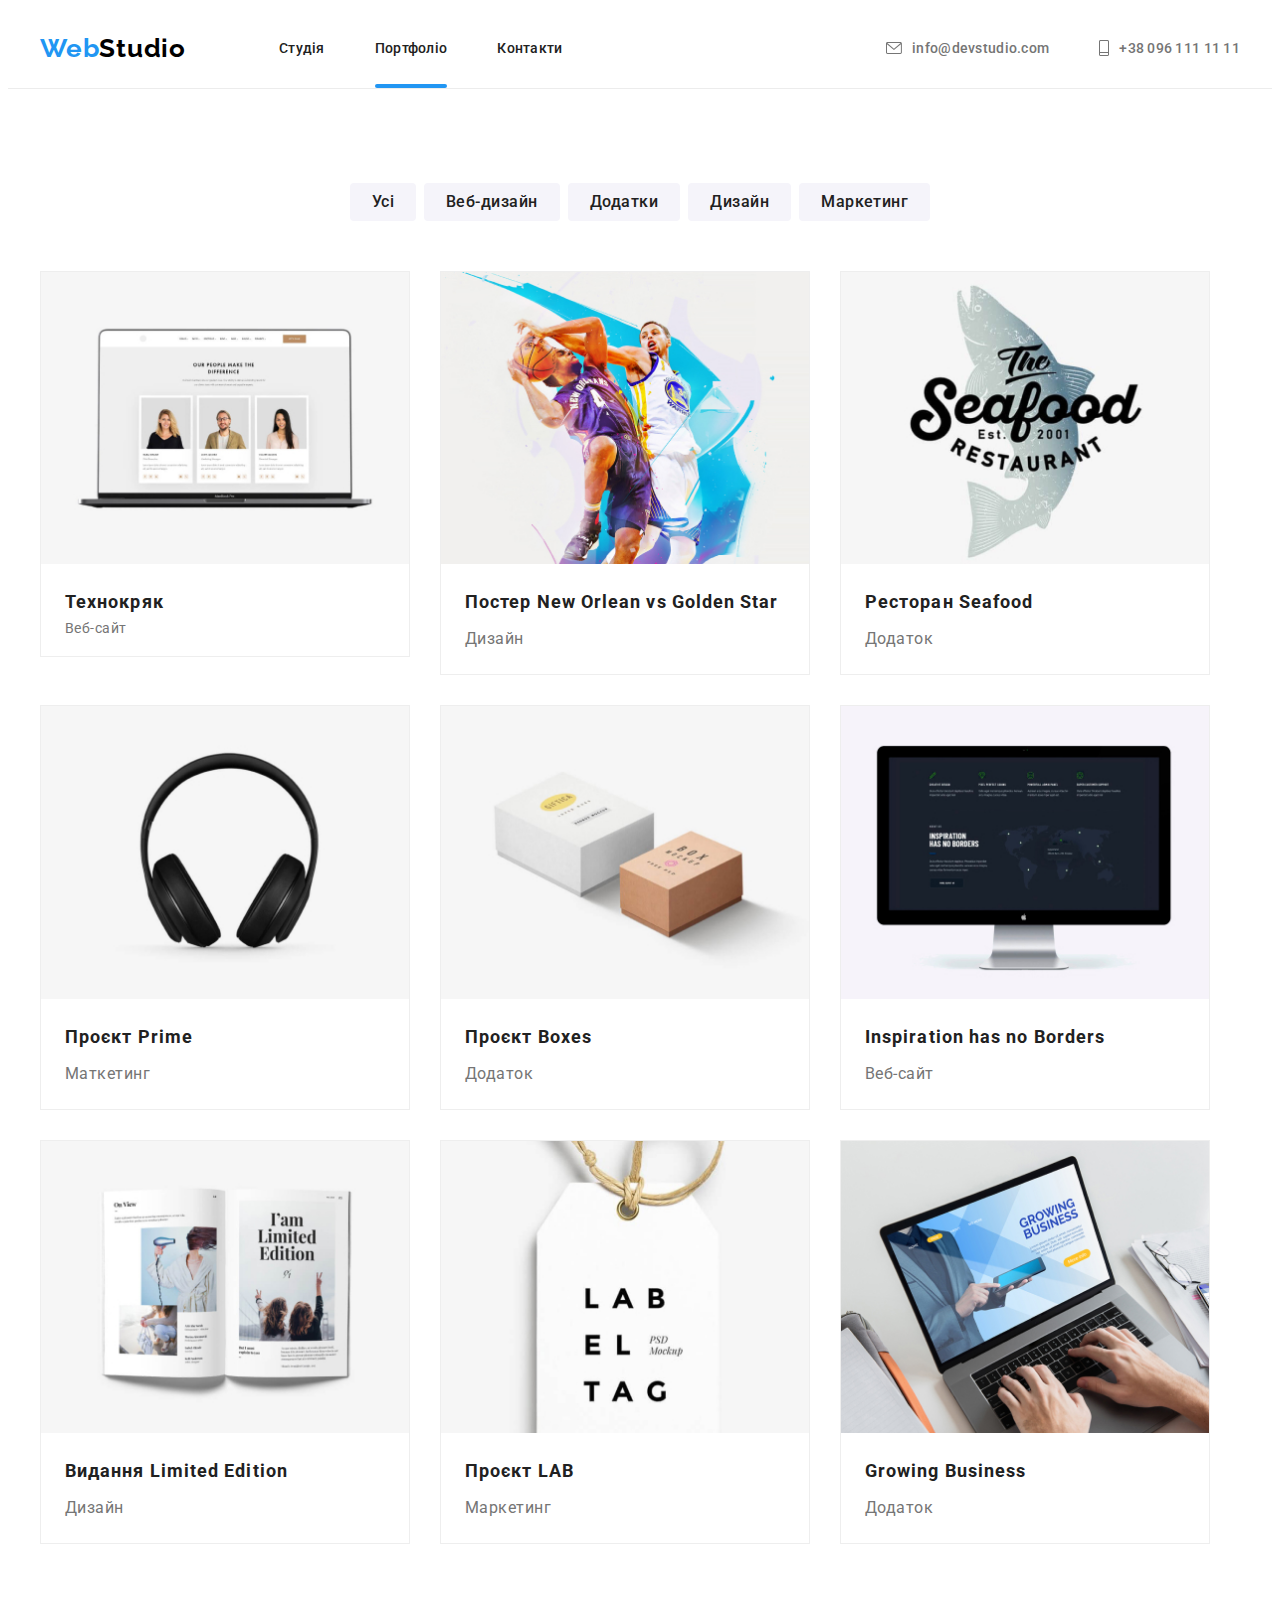
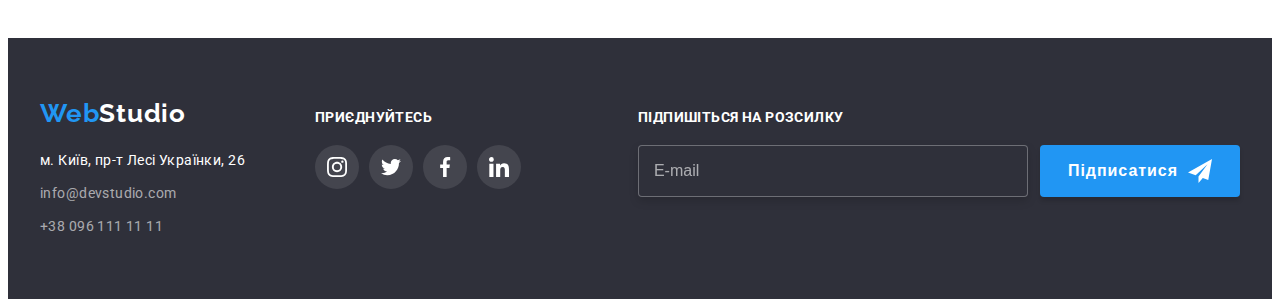
==== commit b84b8468: "add-scss" ====
--- a/portfolio.html
+++ b/portfolio.html
@@ -19,6 +19,7 @@
       crossorigin="anonymous"
       referrerpolicy="no-referrer"
     />
+    <link rel="stylesheet" href="./css/main.min.css" />
     <link rel="stylesheet" href="./css/styles.css" />
     <meta name="Ефективні рішення для вашого бізнесу" content="Створення сайтів на замовлення" />
   </head>
@@ -280,7 +281,7 @@
     </main>
 
     <footer class="footer">
-      <div class="container container--flex">
+      <div class="container footer--flex">
         <div>
           <a class="logo__link link" href="./index.html"
             >Web<span class="logo__deko--white">Studio</span></a
--- a/css/main.min.css
+++ b/css/main.min.css
@@ -0,0 +1 @@
+:root{--main-font: Roboto, sans-serif;--secondary-font: Raleway, sans-serif;--primery-bgn: #f5f5f5;--secondary-bgn: #f5f4fa;--aсcent-bgn: #2f303a;--accent-color: #2196f3;--main-font-color: #757575;--secondary-font-color: #212121;--accent-font-color: #ffffff;--icon-color: rgb(175, 177, 184);--t-t-f: cubic-bezier(0.4, 0, 0.2, 1)}h1,h2,h3,h4,h5,h6,p{margin:0px}.list{list-style:none;padding-left:0px;margin:0px}.link{text-decoration:none;color:inherit}img{display:block;max-width:100%;height:auto}address{font-style:normal}.container{width:1200px;margin-left:auto;margin-right:auto;padding-left:15px;padding-right:15px}.visually-hidden{position:absolute;width:1px;height:1px;margin:-1px;border:0;padding:0;white-space:nowrap;-webkit-clip-path:inset(100%);clip-path:inset(100%);clip:rect(0 0 0 0);overflow:hidden}body{font-family:var(--main-font);font-size:14px;background-color:#fff;letter-spacing:.03em;color:var(--main-font-color)}button{display:block;cursor:pointer;border:none;border-radius:4px}.logo__link{font-family:"Raleway";font-style:normal;font-weight:700;font-size:26px;line-height:1.1923076923;letter-spacing:.03em;color:var(--accent-color)}.logo__deko--black{color:#000}.logo__deko--white{color:var(--accent-font-color)}.activ-page::after{content:"";display:block;width:100%;height:4px;border-radius:2px;background-color:var(--accent-color);position:absolute;bottom:0px}.activ-page{color:var(--accent-color)}.hero__button{cursor:pointer;font-weight:700;font-size:16px;line-height:1.875;letter-spacing:.06em;color:var(--accent-font-color);background-color:var(--accent-color);padding:10px 32px;-webkit-box-shadow:0px 4px 4px rgba(0,0,0,.15);box-shadow:0px 4px 4px rgba(0,0,0,.15);margin-left:auto;margin-right:auto;border:none}.btn--submit{cursor:pointer;font-weight:700;font-size:16px;line-height:1.875;letter-spacing:.06em;color:var(--accent-font-color);background-color:var(--accent-color);padding:10px 52px;-webkit-box-shadow:0px 4px 4px rgba(0,0,0,.15);box-shadow:0px 4px 4px rgba(0,0,0,.15);margin-left:auto;margin-right:auto;border:none}.socials{display:-webkit-box;display:-ms-flexbox;display:flex;-webkit-box-pack:center;-ms-flex-pack:center;justify-content:center;gap:10px}.socials__link{width:44px;height:44px;display:-webkit-box;display:-ms-flexbox;display:flex;-webkit-box-align:center;-ms-flex-align:center;align-items:center;-webkit-box-pack:center;-ms-flex-pack:center;justify-content:center;border-radius:50%;color:var(--icon-color);-webkit-transition-property:color,background-color;transition-property:color,background-color;-webkit-transition-duration:250ms;transition-duration:250ms;-webkit-transition-timing-function:var(--t-t-f);transition-timing-function:var(--t-t-f)}.socials__icon{fill:currentColor}.socials__link:hover,.socials__link:focus{background-color:var(--accent-color);color:var(--accent-font-color)}.address__list{margin-top:20px}.address__item:not(:last-child){margin-bottom:9px}.address__mail-link,.address__tel-link,.address__link{font-style:normal;line-height:1.71}.address__link{color:var(--accent-font-color);-webkit-transition-property:color;transition-property:color;-webkit-transition-duration:250ms;transition-duration:250ms;-webkit-transition-timing-function:var(--t-t-f);transition-timing-function:var(--t-t-f)}.address__mail-link,.address__tel-link{color:rgba(255,255,255,.6);-webkit-transition-property:color;transition-property:color;-webkit-transition-duration:250ms;transition-duration:250ms;-webkit-transition-timing-function:var(--t-t-f);transition-timing-function:var(--t-t-f)}.address__link:hover,.address__link:focus,.address__mail-link:hover,.address__mail-link:focus,.address__tel-link:hover,.address__tel-link:focus{color:var(--accent-color)}.address__icon{fill:var(--accent-font-color)}.join{margin-left:70px}.join__title{font-weight:700;font-size:14px;line-height:1.1428571429;letter-spacing:.03em;text-transform:uppercase;color:var(--accent-font-color);margin-bottom:20px}.join .socials__link{background-color:rgba(255,255,255,.1)}.join .socials__link:hover,.join .socials__link:focus{background-color:var(--accent-color)}.sign-up{display:-webkit-box;display:-ms-flexbox;display:flex;-webkit-box-orient:vertical;-webkit-box-direction:normal;-ms-flex-direction:column;flex-direction:column;margin-left:auto}.sign-up__title{font-weight:700;text-transform:uppercase;color:var(--accent-font-color);line-height:1.1428571429;margin-bottom:20px}.sign-up__block{display:-webkit-box;display:-ms-flexbox;display:flex}.sign-up__input{width:358px;padding:15px;font-size:16px;line-height:20px;background-color:var(--aсcent-bgn);color:rgba(255,255,255,.6);border:1px solid rgba(255,255,255,.3);-webkit-filter:drop-shadow(0px 4px 4px rgba(0, 0, 0, 0.15));filter:drop-shadow(0px 4px 4px rgba(0, 0, 0, 0.15));border-radius:4px}.sign-up__input::-webkit-input-placeholder{color:rgba(255,255,255,.6)}.sign-up__input::-moz-placeholder{color:rgba(255,255,255,.6)}.sign-up__input:-ms-input-placeholder{color:rgba(255,255,255,.6)}.sign-up__input::-ms-input-placeholder{color:rgba(255,255,255,.6)}.sign-up__input::placeholder{color:rgba(255,255,255,.6)}.sign-up__btn{display:-webkit-box;display:-ms-flexbox;display:flex;-webkit-box-align:center;-ms-flex-align:center;align-items:center;gap:10px;margin-left:12px;margin-right:0px;cursor:pointer;font-weight:700;font-size:16px;line-height:1.875;letter-spacing:.06em;color:var(--accent-font-color);background-color:var(--accent-color);padding:10px 28px;-webkit-box-shadow:0px 4px 4px rgba(0,0,0,.15);box-shadow:0px 4px 4px rgba(0,0,0,.15);border:none}.filter{padding-left:0px;margin-top:0px;margin-bottom:0px;display:-webkit-box;display:-ms-flexbox;display:flex;-webkit-box-pack:center;-ms-flex-pack:center;justify-content:center;gap:8px}.filter__btn{cursor:pointer;font-weight:500;font-size:16px;line-height:1.625;text-align:center;color:var(--secondary-font-color);font-family:inherit;letter-spacing:.03em;background-color:var(--secondary-bgn);padding:6px 22px;border:none;-webkit-transition-property:color,background-color,-webkit-box-shadow;transition-property:color,background-color,-webkit-box-shadow;transition-property:color,background-color,box-shadow;transition-property:color,background-color,box-shadow,-webkit-box-shadow;-webkit-transition-duration:250ms;transition-duration:250ms;-webkit-transition-timing-function:var(--t-t-f);transition-timing-function:var(--t-t-f)}.filter__btn:hover,.filter__btn:focus{color:var(--accent-font-color);background-color:var(--accent-color);-webkit-box-shadow:0px 3px 1px rgba(0,0,0,.1),0px 1px 2px rgba(0,0,0,.08),0px 2px 2px rgba(0,0,0,.12);box-shadow:0px 3px 1px rgba(0,0,0,.1),0px 1px 2px rgba(0,0,0,.08),0px 2px 2px rgba(0,0,0,.12)}.project__link{display:block;border:1px solid #eee;-webkit-transition-property:-webkit-box-shadow;transition-property:-webkit-box-shadow;transition-property:box-shadow;transition-property:box-shadow, -webkit-box-shadow;-webkit-transition-duration:250ms;transition-duration:250ms;-webkit-transition-timing-function:var(--t-t-f);transition-timing-function:var(--t-t-f)}.project__list{padding-left:0px;margin-top:50px;margin-bottom:0px;display:-webkit-box;display:-ms-flexbox;display:flex;-ms-flex-wrap:wrap;flex-wrap:wrap;gap:30px}.project__item{width:370px}.project__link:hover,.project__link:focus{-webkit-box-shadow:0px 1px 1px rgba(0,0,0,.12),0px 4px 4px rgba(0,0,0,.06),1px 4px 6px rgba(0,0,0,.16);box-shadow:0px 1px 1px rgba(0,0,0,.12),0px 4px 4px rgba(0,0,0,.06),1px 4px 6px rgba(0,0,0,.16)}.project__thumb{position:relative;overflow:hidden}.project__backdrop{position:absolute;top:0;left:0%;padding:63px 24px;font-weight:400;font-size:18px;line-height:1.5555555556;color:var(--accent-font-color);background-color:rgba(33,150,243,.9);-webkit-transform:translateY(100%);transform:translateY(100%);-webkit-transition-property:-webkit-transform;transition-property:-webkit-transform;transition-property:transform;transition-property:transform, -webkit-transform;-webkit-transition-duration:250ms;transition-duration:250ms;-webkit-transition-timing-function:var(--t-t-f);transition-timing-function:var(--t-t-f)}.project__link:hover .project__backdrop,.project__link:focus .project__backdrop{-webkit-transform:translateY(0%);transform:translateY(0%)}.project__discripnion{padding-top:20px;padding-bottom:20px;padding-left:24px;padding-right:24px}.project__title{font-weight:700;font-size:18px;line-height:2;letter-spacing:.06em;color:var(--secondary-font-color);margin-top:0px;margin-bottom:0px}.project__txt{font-size:16px;line-height:1.875;margin-bottom:0px;margin-top:4px;letter-spacing:.03em}.backdrop{position:fixed;top:0;left:0;width:100%;height:100%;background-color:rgba(0,0,0,.2);opacity:1;scale:1;visibility:1;-webkit-transition-property:opacity,scale,visibility;transition-property:opacity,scale,visibility;-webkit-transition-duration:250ms;transition-duration:250ms;-webkit-transition-timing-function:var(--t-t-f);transition-timing-function:var(--t-t-f)}.backdrop.is-hidden{opacity:0;scale:.5;pointer-events:none;visibility:hidden}.modal{position:absolute;top:50%;left:50%;-webkit-transform:translate(-50%, -50%);transform:translate(-50%, -50%);padding:40px;width:528px;background-color:var(--accent-font-color);-webkit-box-shadow:0px 1px 3px rgba(0,0,0,.12),0px 1px 1px rgba(0,0,0,.14),0px 2px 1px rgba(0,0,0,.2);box-shadow:0px 1px 3px rgba(0,0,0,.12),0px 1px 1px rgba(0,0,0,.14),0px 2px 1px rgba(0,0,0,.2);border-radius:4px}.modal__title{margin-bottom:12px;font-weight:700;font-size:20px;text-align:center;letter-spacing:.03em;color:#212121}.close-btn{width:30px;height:30px;border-radius:50%;cursor:pointer;border:solid 1px rgba(0,0,0,.1);display:-webkit-box;display:-ms-flexbox;display:flex;-webkit-box-pack:center;-ms-flex-pack:center;justify-content:center;-webkit-box-align:center;-ms-flex-align:center;align-items:center;position:absolute;top:8px;right:8px;color:#000;background-color:var(--accent-font-color);-webkit-transition-property:color;transition-property:color;-webkit-transition-duration:250ms;transition-duration:250ms;-webkit-transition-timing-function:var(--t-t-f);transition-timing-function:var(--t-t-f)}.close-btn__icon{fill:currentColor}.close-btn:hover,.close-btn:focus{color:var(--accent-color)}.form__field{color:#212121;display:-webkit-box;display:-ms-flexbox;display:flex;-webkit-box-orient:vertical;-webkit-box-direction:normal;-ms-flex-direction:column;flex-direction:column;margin-bottom:10px;position:relative}.form__field--txt{display:-webkit-box;display:-ms-flexbox;display:flex;-webkit-box-orient:vertical;-webkit-box-direction:normal;-ms-flex-direction:column;flex-direction:column;margin-bottom:20px;position:relative}.form__name{color:var(--main-font-color);font-size:12px;line-height:1.1666666667;letter-spacing:.01em;margin-bottom:4px}.form__input{height:40px;border:1px solid rgba(33,33,33,.2);border-radius:4px;padding:0px 0px 0px 42px;outline:0px;-webkit-transition-property:border-color;transition-property:border-color;-webkit-transition-duration:250ms;transition-duration:250ms;-webkit-transition-timing-function:var(--t-t-f);transition-timing-function:var(--t-t-f)}.form__icon{position:absolute;left:12px;bottom:11px;fill:currentColor;-webkit-transition-property:color;transition-property:color;-webkit-transition-duration:250ms;transition-duration:250ms;-webkit-transition-timing-function:var(--t-t-f);transition-timing-function:var(--t-t-f)}.form__input:focus+.form__icon{color:var(--accent-color)}.form__input:focus{border-color:#2196f3}.form__input--txt{resize:none;height:120px;padding:12px 16px;border:1px solid rgba(33,33,33,.2);border-radius:4px;outline:0px;-webkit-transition-property:border-color;transition-property:border-color;-webkit-transition-duration:250ms;transition-duration:250ms;-webkit-transition-timing-function:var(--t-t-f);transition-timing-function:var(--t-t-f)}.form__input--txt:focus{border-color:#2196f3}.agreement__title{display:inline-block;margin-bottom:30px}.agreement{display:-webkit-box;display:-ms-flexbox;display:flex;gap:10px;-webkit-box-pack:center;-ms-flex-pack:center;justify-content:center}.agreement__icon--checked{opacity:0;-webkit-transition-property:opacity;transition-property:opacity;-webkit-transition-duration:250ms;transition-duration:250ms;-webkit-transition-timing-function:var(--t-t-f);transition-timing-function:var(--t-t-f)}.agreement__icon--unchecked{opacity:1;-webkit-transition-property:opacity;transition-property:opacity;-webkit-transition-duration:250ms;transition-duration:250ms;-webkit-transition-timing-function:var(--t-t-f);transition-timing-function:var(--t-t-f)}.agreement__checkbox:checked+.agreement__icon>.agreement__icon--unchecked{opacity:0}.agreement__checkbox:checked+.agreement__icon>.agreement__icon--checked{opacity:1}.contract{color:var(--accent-color)}.section{padding-top:94px;padding-bottom:94px}.header{border-bottom:1px solid #ececec}.header .container{display:-webkit-box;display:-ms-flexbox;display:flex;-webkit-box-align:center;-ms-flex-align:center;align-items:center}.header-contacts__list{display:-webkit-box;display:-ms-flexbox;display:flex;gap:50px}.header-contacts__list{display:-webkit-box;display:-ms-flexbox;display:flex;gap:50px}.header-contacts__list{margin-left:auto}.header-contacts__link{display:-webkit-box;display:-ms-flexbox;display:flex;-webkit-box-align:center;-ms-flex-align:center;align-items:center;gap:10px;font-weight:500;line-height:1.1428571429;letter-spacing:.02em;-webkit-transition-property:color;transition-property:color;-webkit-transition-duration:250ms;transition-duration:250ms;-webkit-transition-timing-function:var(--t-t-f);transition-timing-function:var(--t-t-f)}.header-contacts__link:hover,.header-contacts__link:focus{color:var(--accent-color)}.header-contacts__icon{fill:currentColor}.nav{margin-left:93px}.nav__list{display:-webkit-box;display:-ms-flexbox;display:flex;gap:50px}.nav__link{display:block;padding-top:32px;padding-bottom:32px;font-weight:500;line-height:1.1428571429;letter-spacing:.02em;color:var(--secondary-font-color);-webkit-transition-property:color;transition-property:color;-webkit-transition-duration:250ms;transition-duration:250ms;-webkit-transition-timing-function:var(--t-t-f);transition-timing-function:var(--t-t-f);position:relative}.nav__link:hover,.nav__link:focus{color:var(--accent-color)}.hero{max-width:1600px;height:600px;background:var(--aсcent-bgn);text-align:center;padding:200px 0px;background-image:-webkit-gradient(linear, left top, right top, from(rgba(47, 48, 58, 0.4)), to(rgba(47, 48, 58, 0.4))),url(../imeges/bgr-hero.jpg);background-image:linear-gradient(to right, rgba(47, 48, 58, 0.4), rgba(47, 48, 58, 0.4)),url(../imeges/bgr-hero.jpg);background-repeat:no-repeat;background-position:center;background-size:cover;margin-left:auto;margin-right:auto}.hero__title{font-weight:900;font-size:44px;line-height:1.3636363636;letter-spacing:.06em;text-transform:uppercase;color:var(--accent-font-color);padding-bottom:0px;margin:0px auto 30px;width:696px}.features{padding-bottom:0px}.features__list{display:-webkit-box;display:-ms-flexbox;display:flex;gap:30px}.features__item{width:270px;display:block}.features__bgn{width:270px;height:120px;background-color:var(--secondary-bgn);display:-webkit-box;display:-ms-flexbox;display:flex;-webkit-box-align:center;-ms-flex-align:center;align-items:center;-webkit-box-pack:center;-ms-flex-pack:center;justify-content:center;margin-bottom:30px}.features__icon{width:70px;height:70px}.features__title{font-weight:700;font-size:14px;line-height:1.1428571429;letter-spacing:.03em;text-transform:uppercase;color:var(--secondary-font-color);margin-top:0px;margin-bottom:10px}.features__txt{line-height:1.7142857143;color:var(--main-font-color);margin-bottom:0px;margin-top:0px}.work__list{margin-top:0px;margin-bottom:0px;padding-left:0px;display:-webkit-box;display:-ms-flexbox;display:flex;gap:30px}.work__item{position:relative}.work__img{display:block}.work__txt{height:70px;color:var(--accent-font-color);font-weight:700;line-height:1.1428571429;text-transform:uppercase;position:absolute;bottom:0px;width:100%;background-color:rgba(47,48,58,.8);display:-webkit-box;display:-ms-flexbox;display:flex;-webkit-box-align:center;-ms-flex-align:center;align-items:center;-webkit-box-pack:center;-ms-flex-pack:center;justify-content:center}.work__title{font-weight:700;font-size:36px;line-height:1.1666666667;text-align:center;letter-spacing:.03em;color:var(--secondary-font-color);margin-bottom:50px;margin-top:0px}.team{background:var(--secondary-bgn)}.team__title{font-weight:700;font-size:36px;line-height:1.1666666667;text-align:center;letter-spacing:.03em;color:var(--secondary-font-color);margin-bottom:50px;margin-top:0px}.team__list{display:-webkit-box;display:-ms-flexbox;display:flex;gap:30px;margin-top:0px;margin-bottom:0px;padding-left:0px}.team__item{width:270px;background-color:var(--accent-font-color);-webkit-box-shadow:0px 1px 3px rgba(0,0,0,.12),0px 1px 1px rgba(0,0,0,.14),0px 2px 1px rgba(0,0,0,.2);box-shadow:0px 1px 3px rgba(0,0,0,.12),0px 1px 1px rgba(0,0,0,.14),0px 2px 1px rgba(0,0,0,.2);border-radius:0px 0px 4px 4px}.team__discription{text-align:center;padding-top:30px;padding-bottom:30px}.team__mate,.team__position{font-size:16px;line-height:1.1875}.team__mate{font-weight:500;color:var(--secondary-font-color);margin-top:0px;margin-bottom:10px;margin-right:0px}.team__position{margin-bottom:16px}.clients__title{font-weight:700;font-size:36px;line-height:42px;text-align:center;color:var(--secondary-font-color);margin-bottom:50px}.clients__list{display:-webkit-box;display:-ms-flexbox;display:flex;gap:30px}.clients__link{width:170px;height:92px;display:-webkit-box;display:-ms-flexbox;display:flex;-webkit-box-align:center;-ms-flex-align:center;align-items:center;-webkit-box-pack:center;-ms-flex-pack:center;justify-content:center;border:1px solid #afb1b8;border-radius:4px;color:var(--icon-color);-webkit-transition-property:color,border;transition-property:color,border;-webkit-transition-duration:250ms;transition-duration:250ms;-webkit-transition-timing-function:var(--t-t-f);transition-timing-function:var(--t-t-f)}.clients__icon{fill:currentColor}.clients__link:hover,.clients__link:focus{border:1px solid var(--accent-color);color:var(--accent-color)}.footer{background:var(--aсcent-bgn);padding-top:60px;padding-bottom:60px}.footer--flex{display:-webkit-box;display:-ms-flexbox;display:flex;-webkit-box-align:baseline;-ms-flex-align:baseline;align-items:baseline}/*# sourceMappingURL=main.min.css.map */--- a/css/styles.css
+++ b/css/styles.css
@@ -1,4 +1,4 @@
-:root {
+/* :root {
   --main-font: Roboto, sans-serif;
   --secondary-font: Raleway, sans-serif;
   --primery-bgn: #f5f5f5;
@@ -10,8 +10,8 @@
   --accent-font-color: #ffffff;
   --icon-color: rgb(175, 177, 184);
   --t-t-f: cubic-bezier(0.4, 0, 0.2, 1);
-}
-h1,
+} */
+/* h1,
 h2,
 h3,
 h4,
@@ -19,61 +19,61 @@
 h6,
 p {
   margin: 0px;
-}
-
-img {
+} */
+
+/* img {
   display: block;
   max-width: 100%;
   height: auto;
-}
-
-address {
+} */
+
+/* address {
   font-style: normal;
-}
-button {
+} */
+/* button {
   display: block;
   cursor: pointer;
   border: none;
   border-radius: 4px;
-}
-.section {
+} */
+/* .section {
   padding-top: 94px;
   padding-bottom: 94px;
-}
-.container {
+} */
+/* .container {
   width: 1200px;
   margin-left: auto;
   margin-right: auto;
   padding-left: 15px;
   padding-right: 15px;
-}
-.list {
+} */
+/* .list {
   list-style: none;
   padding-left: 0px;
   margin: 0px;
-}
-.link {
+} */
+/* .link {
   text-decoration: none;
   color: inherit;
-}
-
-body {
+} */
+
+/* body {
   font-family: var(--main-font);
   font-size: 14px;
   background-color: #ffffff;
   letter-spacing: 0.03em;
   color: var(--main-font-color);
-}
+} */
 
 /* -------------header-------------------- */
-.header {
+/* .header {
   border-bottom: 1px solid #ececec;
-}
-.header .container {
+} */
+/* .header .container {
   display: flex;
   align-items: center;
-}
-.logo__link {
+} */
+/* .logo__link {
   font-family: 'Raleway';
   font-style: normal;
   font-weight: 700;
@@ -85,12 +85,14 @@
 
 .logo__deko--black {
   color: black;
-}
-.nav {
+} */
+
+/* .nav {
   margin-left: 93px;
-}
-.nav__list,
-.header-contacts__list {
+} */
+
+/* .header-contacts__list, */
+/* .nav__list {
   display: flex;
   gap: 50px;
 }
@@ -113,8 +115,8 @@
 .nav__link:hover,
 .nav__link:focus {
   color: var(--accent-color);
-}
-.activ-page::after {
+} */
+/* .activ-page::after {
   content: '';
   display: block;
   width: 100%;
@@ -126,9 +128,9 @@
 }
 .activ-page {
   color: var(--accent-color);
-}
-
-.header-contacts__list {
+} */
+
+/* .header-contacts__list {
   margin-left: auto;
 }
 
@@ -151,10 +153,10 @@
 }
 .header-contacts__icon {
   fill: currentColor;
-}
+} */
 
 /*--------------- hero---------------------- */
-.hero {
+/* .hero {
   max-width: 1600px;
   height: 600px;
   background: var(--aсcent-bgn);
@@ -167,9 +169,9 @@
   background-size: cover;
   margin-left: auto;
   margin-right: auto;
-}
-
-.hero__title {
+} */
+
+/* .hero__title {
   font-weight: 900;
   font-size: 44px;
   line-height: calc(60 / 44);
@@ -194,10 +196,10 @@
   margin-left: auto;
   margin-right: auto;
   border: none;
-}
+} */
 /*----------------------------- features----------------------- */
 
-.visually-hidden {
+/* .visually-hidden {
   position: absolute;
   width: 1px;
   height: 1px;
@@ -209,8 +211,8 @@
   clip-path: inset(100%);
   clip: rect(0 0 0 0);
   overflow: hidden;
-}
-.features {
+} */
+/* .features {
   padding-bottom: 0px;
 }
 .features__list {
@@ -250,10 +252,10 @@
   color: var(--main-font-color);
   margin-bottom: 0px;
   margin-top: 0px;
-}
+} */
 /* -----------------------our-work--------------------------- */
 
-.work__list {
+/* .work__list {
   margin-top: 0px;
   margin-bottom: 0px;
   padding-left: 0px;
@@ -283,12 +285,12 @@
   display: flex;
   align-items: center;
   justify-content: center;
-}
+} */
 /*------------------------- team------------------------------ */
-.team {
+/* .team {
   background: var(--secondary-bgn);
 }
-.work__title,
+
 .team__title {
   font-weight: 700;
   font-size: 36px;
@@ -334,8 +336,8 @@
 }
 .team__position {
   margin-bottom: 16px;
-}
-.socials {
+} */
+/* .socials {
   display: flex;
   justify-content: center;
 
@@ -361,10 +363,10 @@
 .socials__link:focus {
   background-color: var(--accent-color);
   color: var(--accent-font-color);
-}
+} */
 
 /* ----------------------clients------------------------------ */
-.clients__title {
+/* .clients__title {
   font-weight: 700;
   font-size: 36px;
   line-height: 42px;
@@ -398,22 +400,22 @@
 .clients__link:focus {
   border: 1px solid var(--accent-color);
   color: var(--accent-color);
-}
+} */
 
 /* ------------------------footer--------------------------- */
-.footer {
+/* .footer {
   background: var(--aсcent-bgn);
   padding-top: 60px;
   padding-bottom: 60px;
 }
-.container--flex {
+.footer--flex {
   display: flex;
   align-items: baseline;
-}
-.logo__deko--white {
-  color: var(--accent-font-color);
-}
-.address__list {
+} */
+/* .logo__deko--white {
+  color: var(--accent-font-color);
+} */
+/* .address__list {
   margin-top: 20px;
 }
 
@@ -449,8 +451,12 @@
 .address__tel-link:hover,
 .address__tel-link:focus {
   color: var(--accent-color);
-}
-.join {
+} */
+
+/* .address__icon {
+  fill: var(--accent-font-color);
+} */
+/* .join {
   margin-left: 70px;
 }
 .join__title {
@@ -470,12 +476,9 @@
 .join .socials__link:hover,
 .join .socials__link:focus {
   background-color: var(--accent-color);
-}
-.address__icon {
-  fill: var(--accent-font-color);
-}
-
-.sign-up {
+} */
+
+/* .sign-up {
   display: flex;
   flex-direction: column;
   margin-left: auto;
@@ -526,11 +529,11 @@
   box-shadow: 0px 4px 4px rgba(0, 0, 0, 0.15);
 
   border: none;
-}
+} */
 
 /* ---------------------------portfolio---------------------------------- */
 
-.filter {
+/* .filter {
   padding-left: 0px;
 
   margin-top: 0px;
@@ -563,8 +566,8 @@
   background-color: var(--accent-color);
   box-shadow: 0px 3px 1px rgba(0, 0, 0, 0.1), 0px 1px 2px rgba(0, 0, 0, 0.08),
     0px 2px 2px rgba(0, 0, 0, 0.12);
-}
-.project__link {
+} */
+/* .project__link {
   display: block;
   border: 1px solid #eeeeee;
 
@@ -639,9 +642,9 @@
   margin-bottom: 0px;
   margin-top: 4px;
   letter-spacing: 0.03em;
-}
+} */
 /* -----------------modal-window--------------------- */
-.backdrop {
+/* .backdrop {
   position: fixed;
   top: 0;
   left: 0;
@@ -662,8 +665,8 @@
   scale: 0.5;
   pointer-events: none;
   visibility: hidden;
-}
-.modal {
+} */
+/* .modal {
   position: absolute;
   top: 50%;
   left: 50%;
@@ -677,9 +680,19 @@
   box-shadow: 0px 1px 3px rgba(0, 0, 0, 0.12), 0px 1px 1px rgba(0, 0, 0, 0.14),
     0px 2px 1px rgba(0, 0, 0, 0.2);
   border-radius: 4px;
-}
-
-.close-btn {
+} */
+/* .modal__title {
+  margin-bottom: 12px;
+
+  font-weight: 700;
+  font-size: 20px;
+
+  text-align: center;
+  letter-spacing: 0.03em;
+
+  color: #212121;
+} */
+/* .close-btn {
   width: 30px;
   height: 30px;
   border-radius: 50%;
@@ -707,20 +720,9 @@
 .close-btn:hover,
 .close-btn:focus {
   color: var(--accent-color);
-}
-.modal__title {
-  margin-bottom: 12px;
-
-  font-weight: 700;
-  font-size: 20px;
-
-  text-align: center;
-  letter-spacing: 0.03em;
-
-  color: #212121;
-}
-
-.form__field {
+} */
+
+/* .form__field {
   color: #212121;
 
   display: flex;
@@ -788,9 +790,9 @@
 
 .form__input--txt:focus {
   border-color: #2196f3;
-}
-
-.agreement__title {
+} */
+
+/* .agreement__title {
   display: inline-block;
   margin-bottom: 30px;
 }
@@ -827,9 +829,9 @@
 
 .contract {
   color: var(--accent-color);
-}
-
-.btn--submit {
+} */
+
+/* .btn--submit {
   cursor: pointer;
   font-weight: 700;
   font-size: 16px;
@@ -843,4 +845,4 @@
   margin-left: auto;
   margin-right: auto;
   border: none;
-}
+} */
